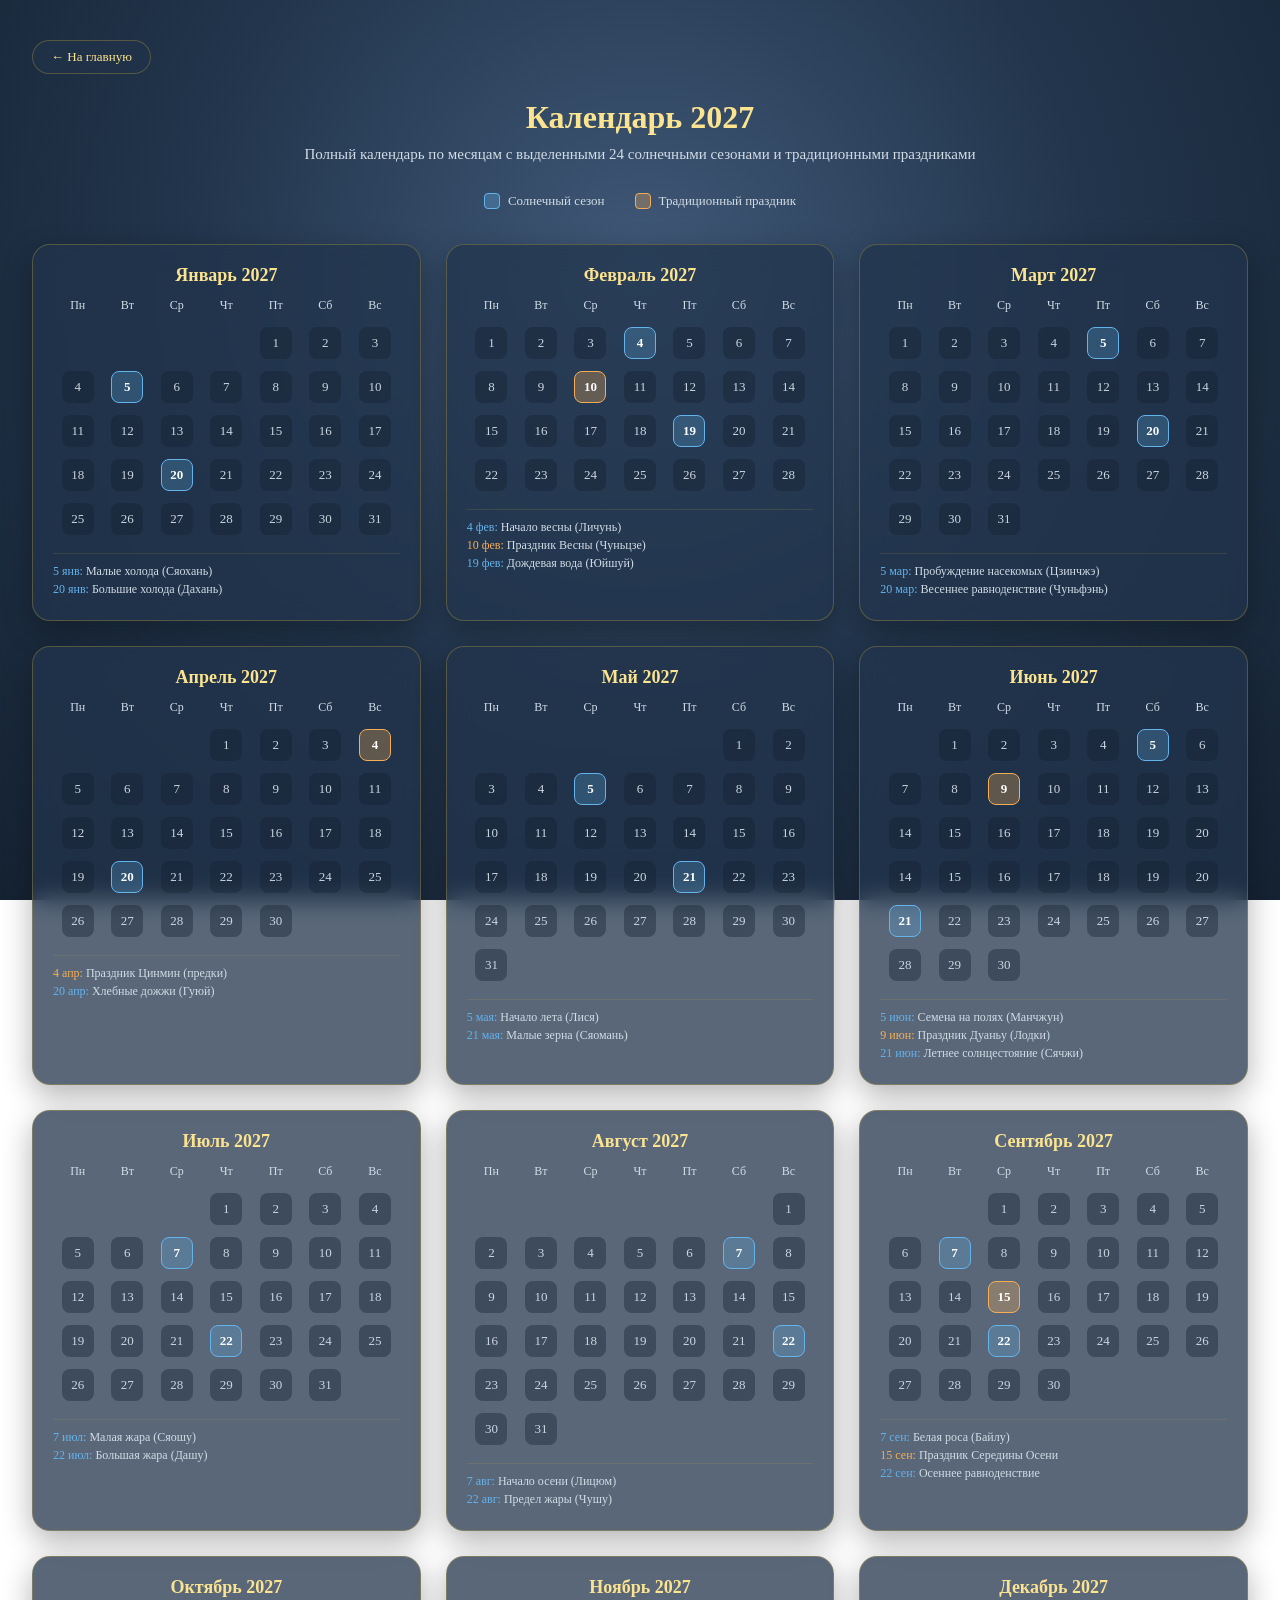
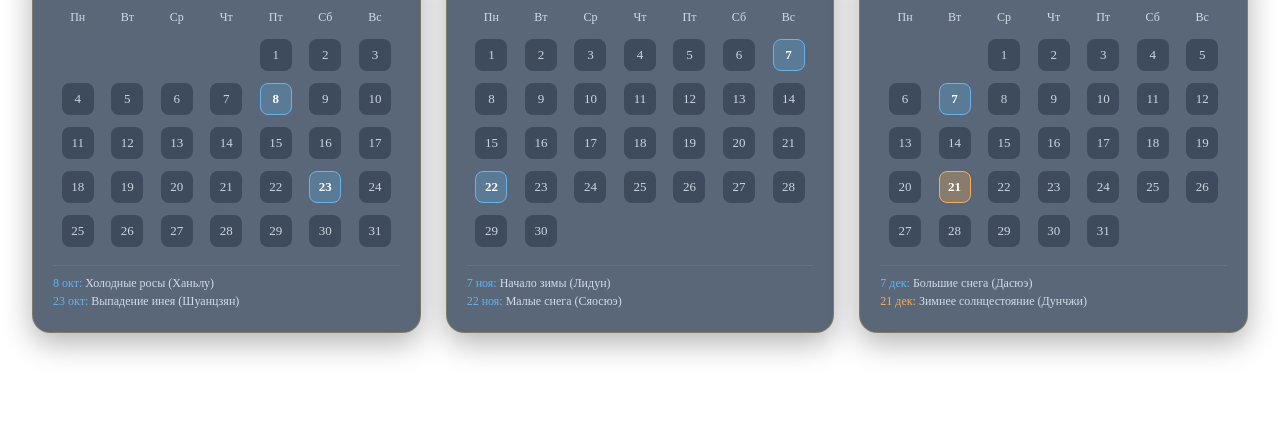
==== calendar-2027.html @ 18c320d3 "Add files via upload" ====
<!DOCTYPE html>
<html lang="ru">
<head>
    <meta charset="UTF-8">
    <meta name="viewport" content="width=device-width, initial-scale=1.0">
    <title>Полный календарь 2027 — Сезоны и праздники</title>
    <link rel="stylesheet" href="style.css">
    <style>
        .calendar-wrapper {
            max-width: 1400px;
            width: 95%;
            margin: 40px auto;
            padding-bottom: 60px;
        }
        .calendar-header {
            text-align: center;
            margin-bottom: 30px;
        }
        .calendar-header h1 {
            font-size: 32px;
            color: var(--gold-light, #f3e5ab);
            margin-bottom: 10px;
        }
        .calendar-header p {
            color: var(--text-muted, #a0aec0);
            font-size: 15px;
        }
        .back-btn {
            display: inline-block;
            margin-bottom: 25px;
            color: var(--gold-light, #f3e5ab);
            text-decoration: none;
            font-size: 13px;
            border: 1px solid rgba(212, 175, 55, 0.3);
            padding: 8px 18px;
            border-radius: 20px;
            background: rgba(34, 53, 76, 0.6);
            backdrop-filter: blur(8px);
            transition: 0.3s;
        }
        .back-btn:hover {
            background: var(--gold-primary, #d4af37);
            color: #0d1520;
        }

        /* Легенда */
        .calendar-legend {
            display: flex;
            justify-content: center;
            gap: 30px;
            margin-bottom: 35px;
            font-size: 13px;
            color: var(--text-muted);
            flex-wrap: wrap;
        }
        .legend-item {
            display: flex;
            align-items: center;
            gap: 8px;
        }
        .legend-box {
            width: 16px;
            height: 16px;
            border-radius: 4px;
        }
        .legend-box.season-box { background: rgba(99, 179, 237, 0.3); border: 1px solid #63b3ed; }
        .legend-box.holiday-box { background: rgba(246, 173, 85, 0.3); border: 1px solid #f6ad55; }

        /* Сетка месяцев */
        .months-grid {
            display: grid;
            grid-template-columns: repeat(auto-fit, minmax(320px, 1fr));
            gap: 25px;
        }

        .month-card {
            background: rgba(34, 53, 76, 0.75);
            backdrop-filter: blur(12px);
            border: 1px solid rgba(212, 175, 55, 0.3);
            border-radius: 18px;
            padding: 20px;
            box-shadow: 0 10px 30px rgba(0, 0, 0, 0.3);
        }

        .month-title {
            font-size: 18px;
            color: var(--gold-light, #f3e5ab);
            margin-bottom: 12px;
            text-align: center;
            font-weight: 600;
        }

        /* Таблица календаря (дни недели и числа) */
        .month-table {
            width: 100%;
            border-collapse: collapse;
            text-align: center;
            font-size: 13px;
        }

        .month-table th {
            color: var(--text-muted);
            font-weight: 500;
            padding-bottom: 8px;
            font-size: 12px;
        }

        .month-table td {
            padding: 6px 2px;
            height: 36px;
            vertical-align: middle;
        }

        .day-cell {
            display: flex;
            flex-direction: column;
            align-items: center;
            justify-content: center;
            height: 32px;
            width: 32px;
            margin: 0 auto;
            border-radius: 8px;
            background: rgba(20, 32, 48, 0.4);
            color: #cbd5e0;
            position: relative;
            cursor: default;
            transition: transform 0.2s;
        }

        .day-cell.empty {
            background: transparent;
            pointer-events: none;
        }

        /* Подсветка сезонов (голубой) */
        .day-cell.season {
            background: rgba(99, 179, 237, 0.25);
            border: 1px solid #63b3ed;
            color: #fff;
            font-weight: bold;
        }

        /* Подсветка праздников (золотой) */
        .day-cell.holiday {
            background: rgba(246, 173, 85, 0.3);
            border: 1px solid #f6ad55;
            color: #fff;
            font-weight: bold;
        }

        /* Подсказка при наведении (tooltip) */
        .day-cell:hover::after {
            content: attr(data-title);
            position: absolute;
            bottom: 115%;
            left: 50%;
            transform: translateX(-50%);
            background: #0d1520;
            color: #fff;
            padding: 5px 10px;
            border-radius: 6px;
            font-size: 11px;
            white-space: nowrap;
            z-index: 10;
            border: 1px solid rgba(212, 175, 55, 0.4);
            box-shadow: 0 4px 10px rgba(0,0,0,0.5);
            pointer-events: none;
        }

        /* Список ключевых событий под сеткой месяца для ясности */
        .month-events-list {
            margin-top: 12px;
            padding-top: 10px;
            border-top: 1px solid rgba(212, 175, 55, 0.15);
            font-size: 12px;
            color: var(--text-muted);
        }
        .month-events-list div {
            margin-bottom: 3px;
        }
        .month-events-list span.s { color: #63b3ed; font-weight: 500; }
        .month-events-list span.h { color: #f6ad55; font-weight: 500; }
    </style>
</head>
<body>

    <div class="calendar-wrapper">
        <a href="index.html" class="back-btn">← На главную</a>

        <div class="calendar-header">
            <h1>Календарь 2027</h1>
            <p>Полный календарь по месяцам с выделенными 24 солнечными сезонами и традиционными праздниками</p>
        </div>

        <!-- Легенда -->
        <div class="calendar-legend">
            <div class="legend-item">
                <div class="legend-box season-box"></div>
                <span>Солнечный сезон</span>
            </div>
            <div class="legend-item">
                <div class="legend-box holiday-box"></div>
                <span>Традиционный праздник</span>
            </div>
        </div>

        <!-- Сетка месяцев -->
        <div class="months-grid">

            <!-- ЯНВАРЬ 2027 (1 января — Пятница) -->
            <div class="month-card">
                <div class="month-title">Январь 2027</div>
                <table class="month-table">
                    <tr><th>Пн</th><th>Вт</th><th>Ср</th><th>Чт</th><th>Пт</th><th>Сб</th><th>Вс</th></tr>
                    <tr>
    <td></td>
    <td></td>
    <td></td>
    <td></td>
    <td><div class="day-cell">1</div></td>
    <td><div class="day-cell">2</div></td>
    <td><div class="day-cell">3</div></td>
</tr>
                    <tr>
                        <td><div class="day-cell">4</div></td>
                        <td><div class="day-cell season" data-title="5 января: Малые холода (Сяохань)">5</div></td>
                        <td><div class="day-cell">6</div></td>
                        <td><div class="day-cell">7</div></td>
                        <td><div class="day-cell">8</div></td>
                        <td><div class="day-cell">9</div></td>
                        <td><div class="day-cell">10</div></td>
                    </tr>
                    <tr>
                        <td><div class="day-cell">11</div></td>
                        <td><div class="day-cell">12</div></td>
                        <td><div class="day-cell">13</div></td>
                        <td><div class="day-cell">14</div></td>
                        <td><div class="day-cell">15</div></td>
                        <td><div class="day-cell">16</div></td>
                        <td><div class="day-cell">17</div></td>
                    </tr>
                    <tr>
                        <td><div class="day-cell">18</div></td>
                        <td><div class="day-cell">19</div></td>
                        <td><div class="day-cell season" data-title="20 января: Большие холода (Дахань)">20</div></td>
                        <td><div class="day-cell">21</div></td>
                        <td><div class="day-cell">22</div></td>
                        <td><div class="day-cell">23</div></td>
                        <td><div class="day-cell">24</div></td>
                    </tr>
                    <tr>
                        <td><div class="day-cell">25</div></td>
                        <td><div class="day-cell">26</div></td>
                        <td><div class="day-cell">27</div></td>
                        <td><div class="day-cell">28</div></td>
                        <td><div class="day-cell">29</div></td>
                        <td><div class="day-cell">30</div></td>
                        <td><div class="day-cell">31</div></td>
                    </tr>
                </table>
                <div class="month-events-list">
                    <div><span class="s">5 янв:</span> Малые холода (Сяохань)</div>
                    <div><span class="s">20 янв:</span> Большие холода (Дахань)</div>
                </div>
            </div>

            <!-- ФЕВРАЛЬ 2027 (1 февраля — Понедельник) -->
            <div class="month-card">
                <div class="month-title">Февраль 2027</div>
                <table class="month-table">
                    <tr><th>Пн</th><th>Вт</th><th>Ср</th><th>Чт</th><th>Пт</th><th>Сб</th><th>Вс</th></tr>
                    <tr>
                        <td><div class="day-cell">1</div></td>
                        <td><div class="day-cell">2</div></td>
                        <td><div class="day-cell">3</div></td>
                        <td><div class="day-cell season" data-title="4 февраля: Начало весны (Личунь)">4</div></td>
                        <td><div class="day-cell">5</div></td>
                        <td><div class="day-cell">6</div></td>
                        <td><div class="day-cell">7</div></td>
                    </tr>
                    <tr>
                        <td><div class="day-cell">8</div></td>
                        <td><div class="day-cell">9</div></td>
                        <td><div class="day-cell holiday" data-title="10 февраля: Праздник Весны (Китайский Новый год)">10</div></td>
                        <td><div class="day-cell">11</div></td>
                        <td><div class="day-cell">12</div></td>
                        <td><div class="day-cell">13</div></td>
                        <td><div class="day-cell">14</div></td>
                    </tr>
                    <tr>
                        <td><div class="day-cell">15</div></td>
                        <td><div class="day-cell">16</div></td>
                        <td><div class="day-cell">17</div></td>
                        <td><div class="day-cell">18</div></td>
                        <td><div class="day-cell season" data-title="19 февраля: Дождевая вода (Юйшуй)">19</div></td>
                        <td><div class="day-cell">20</div></td>
                        <td><div class="day-cell">21</div></td>
                    </tr>
                    <tr>
                        <td><div class="day-cell">22</div></td>
                        <td><div class="day-cell">23</div></td>
                        <td><div class="day-cell">24</div></td>
                        <td><div class="day-cell">25</div></td>
                        <td><div class="day-cell">26</div></td>
                        <td><div class="day-cell">27</div></td>
                        <td><div class="day-cell">28</div></td>
                    </tr>
                </table>
                <div class="month-events-list">
                    <div><span class="s">4 фев:</span> Начало весны (Личунь)</div>
                    <div><span class="h">10 фев:</span> Праздник Весны (Чуньцзе)</div>
                    <div><span class="s">19 фев:</span> Дождевая вода (Юйшуй)</div>
                </div>
            </div>

            <!-- МАРТ 2027 (1 марта — Понедельник) -->
            <div class="month-card">
                <div class="month-title">Март 2027</div>
                <table class="month-table">
                    <tr><th>Пн</th><th>Вт</th><th>Ср</th><th>Чт</th><th>Пт</th><th>Сб</th><th>Вс</th></tr>
                    <tr>
                        <td><div class="day-cell">1</div></td>
                        <td><div class="day-cell">2</div></td>
                        <td><div class="day-cell">3</div></td>
                        <td><div class="day-cell">4</div></td>
                        <td><div class="day-cell season" data-title="5 марта: Пробуждение насекомых (Цзинчжэ)">5</div></td>
                        <td><div class="day-cell">6</div></td>
                        <td><div class="day-cell">7</div></td>
                    </tr>
                    <tr>
                        <td><div class="day-cell">8</div></td>
                        <td><div class="day-cell">9</div></td>
                        <td><div class="day-cell">10</div></td>
                        <td><div class="day-cell">11</div></td>
                        <td><div class="day-cell">12</div></td>
                        <td><div class="day-cell">13</div></td>
                        <td><div class="day-cell">14</div></td>
                    </tr>
                    <tr>
                        <td><div class="day-cell">15</div></td>
                        <td><div class="day-cell">16</div></td>
                        <td><div class="day-cell">17</div></td>
                        <td><div class="day-cell">18</div></td>
                        <td><div class="day-cell">19</div></td>
                        <td><div class="day-cell season" data-title="20 марта: День весеннего равноденствия (Чуньфэнь)">20</div></td>
                        <td><div class="day-cell">21</div></td>
                    </tr>
                    <tr>
                        <td><div class="day-cell">22</div></td>
                        <td><div class="day-cell">23</div></td>
                        <td><div class="day-cell">24</div></td>
                        <td><div class="day-cell">25</div></td>
                        <td><div class="day-cell">26</div></td>
                        <td><div class="day-cell">27</div></td>
                        <td><div class="day-cell">28</div></td>
                    </tr>
                    <tr>
                        <td><div class="day-cell">29</div></td>
                        <td><div class="day-cell">30</div></td>
                        <td><div class="day-cell">31</div></td>
                        <td colspan="4"></td>
                    </tr>
                </table>
                <div class="month-events-list">
                    <div><span class="s">5 мар:</span> Пробуждение насекомых (Цзинчжэ)</div>
                    <div><span class="s">20 мар:</span> Весеннее равноденствие (Чуньфэнь)</div>
                    </div>
            </div>

            <!-- АПРЕЛЬ 2027 (1 апреля — Четверг) -->
            <div class="month-card">
    <div class="month-title">Апрель 2027</div>
    <table class="month-table">
        <tr><th>Пн</th><th>Вт</th><th>Ср</th><th>Чт</th><th>Пт</th><th>Сб</th><th>Вс</th></tr>
        <tr>
            <td></td><td></td><td></td>
            <td><div class="day-cell">1</div></td>
            <td><div class="day-cell">2</div></td>
            <td><div class="day-cell">3</div></td>
            <td><div class="day-cell holiday" data-title="4 апреля: Праздник Цинмин (поминание предков)">4</div></td>
        </tr>
        <tr>
            <td><div class="day-cell">5</div></td>
            <td><div class="day-cell">6</div></td>
            <td><div class="day-cell">7</div></td>
            <td><div class="day-cell">8</div></td>
            <td><div class="day-cell">9</div></td>
            <td><div class="day-cell">10</div></td>
            <td><div class="day-cell">11</div></td>
        </tr>
        <tr>
            <td><div class="day-cell">12</div></td>
            <td><div class="day-cell">13</div></td>
            <td><div class="day-cell">14</div></td>
            <td><div class="day-cell">15</div></td>
            <td><div class="day-cell">16</div></td>
            <td><div class="day-cell">17</div></td>
            <td><div class="day-cell">18</div></td>
        </tr>
        <tr>
            <td><div class="day-cell">19</div></td>
            <td><div class="day-cell season" data-title="20 апреля: Хлебные дожжи (Гуюй)">20</div></td>
            <td><div class="day-cell">21</div></td>
            <td><div class="day-cell">22</div></td>
            <td><div class="day-cell">23</div></td>
            <td><div class="day-cell">24</div></td>
            <td><div class="day-cell">25</div></td>
        </tr>
        <tr>
            <td><div class="day-cell">26</div></td>
            <td><div class="day-cell">27</div></td>
            <td><div class="day-cell">28</div></td>
            <td><div class="day-cell">29</div></td>
            <td><div class="day-cell">30</div></td>
            <td colspan="2"></td>
        </tr>
    </table>
    <div class="month-events-list">
        <div><span class="h">4 апр:</span> Праздник Цинмин (предки)</div>
        <div><span class="s">20 апр:</span> Хлебные дожжи (Гуюй)</div>
    </div>
</div>

            <!-- МАЙ 2027 (1 мая — Суббота) -->
            <div class="month-card">
    <div class="month-title">Май 2027</div>
    <table class="month-table">
        <tr><th>Пн</th><th>Вт</th><th>Ср</th><th>Чт</th><th>Пт</th><th>Сб</th><th>Вс</th></tr>
        <tr>
            <td></td><td></td><td></td><td></td><td></td>
            <td><div class="day-cell">1</div></td>
            <td><div class="day-cell">2</div></td>
        </tr>
        <tr>
            <td><div class="day-cell">3</div></td>
            <td><div class="day-cell">4</div></td>
            <td><div class="day-cell season" data-title="5 мая: Начало лета (Лися)">5</div></td>
            <td><div class="day-cell">6</div></td>
            <td><div class="day-cell">7</div></td>
            <td><div class="day-cell">8</div></td>
            <td><div class="day-cell">9</div></td>
        </tr>
        <tr>
            <td><div class="day-cell">10</div></td>
            <td><div class="day-cell">11</div></td>
            <td><div class="day-cell">12</div></td>
            <td><div class="day-cell">13</div></td>
            <td><div class="day-cell">14</div></td>
            <td><div class="day-cell">15</div></td>
            <td><div class="day-cell">16</div></td>
        </tr>
        <tr>
            <td><div class="day-cell">17</div></td>
            <td><div class="day-cell">18</div></td>
            <td><div class="day-cell">19</div></td>
            <td><div class="day-cell">20</div></td>
            <td><div class="day-cell season" data-title="21 мая: Малые зерна (Сяомань)">21</div></td>
            <td><div class="day-cell">22</div></td>
            <td><div class="day-cell">23</div></td>
        </tr>
        <tr>
            <td><div class="day-cell">24</div></td>
            <td><div class="day-cell">25</div></td>
            <td><div class="day-cell">26</div></td>
            <td><div class="day-cell">27</div></td>
            <td><div class="day-cell">28</div></td>
            <td><div class="day-cell">29</div></td>
            <td><div class="day-cell">30</div></td>
        </tr>
        <tr>
            <td><div class="day-cell">31</div></td>
            <td colspan="6"></td>
        </tr>
    </table>
    <div class="month-events-list">
        <div><span class="s">5 мая:</span> Начало лета (Лися)</div>
        <div><span class="s">21 мая:</span> Малые зерна (Сяомань)</div>
    </div>
</div>

            <!-- ИЮНЬ 2027 (1 июня — Вторник) -->
            <div class="month-card">
                <div class="month-title">Июнь 2027</div>
                <table class="month-table">
                    <tr><th>Пн</th><th>Вт</th><th>Ср</th><th>Чт</th><th>Пт</th><th>Сб</th><th>Вс</th></tr>
                    <tr>
                        <td class="day-cell empty"></td>
                        <td><div class="day-cell">1</div></td>
                        <td><div class="day-cell">2</div></td>
                        <td><div class="day-cell">3</div></td>
                        <td><div class="day-cell">4</div></td>
                        <td><div class="day-cell season" data-title="5 июня: Семена на полях (Манчжун)">5</div></td>
                        <td><div class="day-cell">6</div></td>
                    </tr>
                    <tr>
                        <td><div class="day-cell">7</div></td>
                        <td><div class="day-cell">8</div></td>
                        <td><div class="day-cell holiday" data-title="9 июня: Праздник Дуаньу (Драконьи лодки)">9</div></td>
                        <td><div class="day-cell">10</div></td>
                        <td><div class="day-cell">11</div></td>
                        <td><div class="day-cell">12</div></td>
                        <td><div class="day-cell">13</div></td>
                    </tr>
                    <tr>
                        <td><div class="day-cell">14</div></td>
                        <td><div class="day-cell">15</div></td>
                        <td><div class="day-cell">16</div></td>
                        <td><div class="day-cell">17</div></td>
                        <td><div class="day-cell">18</div></td>
                        <td><div class="day-cell">19</div></td>
                        <td><div class="day-cell">20</div></td>
                    </tr>
                    <tr>
                        <td><div class="day-cell">14</div></td>
                        <td><div class="day-cell">15</div></td>
                        <td><div class="day-cell">16</div></td>
                        <td><div class="day-cell">17</div></td>
                        <td><div class="day-cell">18</div></td>
                        <td><div class="day-cell">19</div></td>
                        <td><div class="day-cell">20</div></td>
                    </tr>
                    <tr>
                        <td><div class="day-cell season" data-title="21 июня: День летнего солнцестояния (Сячжи)">21</div></td>
                        <td><div class="day-cell">22</div></td>
                        <td><div class="day-cell">23</div></td>
                        <td><div class="day-cell">24</div></td>
                        <td><div class="day-cell">25</div></td>
                        <td><div class="day-cell">26</div></td>
                        <td><div class="day-cell">27</div></td>
                    </tr>
                    <tr>
                        <td><div class="day-cell">28</div></td>
                        <td><div class="day-cell">29</div></td>
                        <td><div class="day-cell">30</div></td>
                        <td colspan="4"></td>
                    </tr>
                </table>
                <div class="month-events-list">
                    <div><span class="s">5 июн:</span> Семена на полях (Манчжун)</div>
                    <div><span class="h">9 июн:</span> Праздник Дуаньу (Лодки)</div>
                    <div><span class="s">21 июн:</span> Летнее солнцестояние (Сячжи)</div>
                </div>
            </div>

            <!-- ИЮЛЬ 2027 (1 июля — Четверг) -->
           <div class="month-card">
    <div class="month-title">Июль 2027</div>
    <table class="month-table">
        <tr><th>Пн</th><th>Вт</th><th>Ср</th><th>Чт</th><th>Пт</th><th>Сб</th><th>Вс</th></tr>
        <tr>
            <td></td><td></td><td></td>
            <td><div class="day-cell">1</div></td>
            <td><div class="day-cell">2</div></td>
            <td><div class="day-cell">3</div></td>
            <td><div class="day-cell">4</div></td>
        </tr>
        <tr>
            <td><div class="day-cell">5</div></td>
            <td><div class="day-cell">6</div></td>
            <td><div class="day-cell season" data-title="7 июля: Малая жара (Сяошу)">7</div></td>
            <td><div class="day-cell">8</div></td>
            <td><div class="day-cell">9</div></td>
            <td><div class="day-cell">10</div></td>
            <td><div class="day-cell">11</div></td>
        </tr>
        <tr>
            <td><div class="day-cell">12</div></td>
            <td><div class="day-cell">13</div></td>
            <td><div class="day-cell">14</div></td>
            <td><div class="day-cell">15</div></td>
            <td><div class="day-cell">16</div></td>
            <td><div class="day-cell">17</div></td>
            <td><div class="day-cell">18</div></td>
        </tr>
        <tr>
            <td><div class="day-cell">19</div></td>
            <td><div class="day-cell">20</div></td>
            <td><div class="day-cell">21</div></td>
            <td><div class="day-cell season" data-title="22 июля: Большая жара (Дашу)">22</div></td>
            <td><div class="day-cell">23</div></td>
            <td><div class="day-cell">24</div></td>
            <td><div class="day-cell">25</div></td>
        </tr>
        <tr>
            <td><div class="day-cell">26</div></td>
            <td><div class="day-cell">27</div></td>
            <td><div class="day-cell">28</div></td>
            <td><div class="day-cell">29</div></td>
            <td><div class="day-cell">30</div></td>
            <td><div class="day-cell">31</div></td>
            <td></td>
        </tr>
    </table>
    <div class="month-events-list">
        <div><span class="s">7 июл:</span> Малая жара (Сяошу)</div>
        <div><span class="s">22 июл:</span> Большая жара (Дашу)</div>
    </div>
</div>
            <!-- АВГУСТ 2027 (1 августа — Воскресенье) -->
           <div class="month-card">
    <div class="month-title">Август 2027</div>
    <table class="month-table">
        <tr><th>Пн</th><th>Вт</th><th>Ср</th><th>Чт</th><th>Пт</th><th>Сб</th><th>Вс</th></tr>
        <tr>
            <td></td><td></td><td></td><td></td><td></td><td></td>
            <td><div class="day-cell">1</div></td>
        </tr>
        <tr>
            <td><div class="day-cell">2</div></td>
            <td><div class="day-cell">3</div></td>
            <td><div class="day-cell">4</div></td>
            <td><div class="day-cell">5</div></td>
            <td><div class="day-cell">6</div></td>
            <td><div class="day-cell season" data-title="7 августа: Начало осени (Лицюм)">7</div></td>
            <td><div class="day-cell">8</div></td>
        </tr>
        <tr>
            <td><div class="day-cell">9</div></td>
            <td><div class="day-cell">10</div></td>
            <td><div class="day-cell">11</div></td>
            <td><div class="day-cell">12</div></td>
            <td><div class="day-cell">13</div></td>
            <td><div class="day-cell">14</div></td>
            <td><div class="day-cell">15</div></td>
        </tr>
        <tr>
            <td><div class="day-cell">16</div></td>
            <td><div class="day-cell">17</div></td>
            <td><div class="day-cell">18</div></td>
            <td><div class="day-cell">19</div></td>
            <td><div class="day-cell">20</div></td>
            <td><div class="day-cell">21</div></td>
            <td><div class="day-cell season" data-title="22 августа: Предел жары (Чушу)">22</div></td>
        </tr>
        <tr>
            <td><div class="day-cell">23</div></td>
            <td><div class="day-cell">24</div></td>
            <td><div class="day-cell">25</div></td>
            <td><div class="day-cell">26</div></td>
            <td><div class="day-cell">27</div></td>
            <td><div class="day-cell">28</div></td>
            <td><div class="day-cell">29</div></td>
        </tr>
        <tr>
            <td><div class="day-cell">30</div></td>
            <td><div class="day-cell">31</div></td>
            <td colspan="5"></td>
        </tr>
    </table>
    <div class="month-events-list">
        <div><span class="s">7 авг:</span> Начало осени (Лицюм)</div>
        <div><span class="s">22 авг:</span> Предел жары (Чушу)</div>
    </div>
</div>
            <!-- СЕНТЯБРЬ 2027 (1 сентября — Среда) -->
            <div class="month-card">
    <div class="month-title">Сентябрь 2027</div>
    <table class="month-table">
        <tr><th>Пн</th><th>Вт</th><th>Ср</th><th>Чт</th><th>Пт</th><th>Сб</th><th>Вс</th></tr>
        <tr>
            <td></td><td></td>
            <td><div class="day-cell">1</div></td>
            <td><div class="day-cell">2</div></td>
            <td><div class="day-cell">3</div></td>
            <td><div class="day-cell">4</div></td>
            <td><div class="day-cell">5</div></td>
        </tr>
        <tr>
            <td><div class="day-cell">6</div></td>
            <td><div class="day-cell season" data-title="7 сентября: Белая роса (Байлу)">7</div></td>
            <td><div class="day-cell">8</div></td>
            <td><div class="day-cell">9</div></td>
            <td><div class="day-cell">10</div></td>
            <td><div class="day-cell">11</div></td>
            <td><div class="day-cell">12</div></td>
        </tr>
        <tr>
            <td><div class="day-cell">13</div></td>
            <td><div class="day-cell">14</div></td>
            <td><div class="day-cell holiday" data-title="15 сентября: Праздник Середины Осени (Чжунцюцзе)">15</div></td>
            <td><div class="day-cell">16</div></td>
            <td><div class="day-cell">17</div></td>
            <td><div class="day-cell">18</div></td>
            <td><div class="day-cell">19</div></td>
        </tr>
        <tr>
            <td><div class="day-cell">20</div></td>
            <td><div class="day-cell">21</div></td>
            <td><div class="day-cell season" data-title="22 сентября: День осеннего равноденствия (Цюфэнь)">22</div></td>
            <td><div class="day-cell">23</div></td>
            <td><div class="day-cell">24</div></td>
            <td><div class="day-cell">25</div></td>
            <td><div class="day-cell">26</div></td>
        </tr>
        <tr>
            <td><div class="day-cell">27</div></td>
            <td><div class="day-cell">28</div></td>
            <td><div class="day-cell">29</div></td>
            <td><div class="day-cell">30</div></td>
            <td colspan="3"></td>
        </tr>
    </table>
    <div class="month-events-list">
        <div><span class="s">7 сен:</span> Белая роса (Байлу)</div>
        <div><span class="h">15 сен:</span> Праздник Середины Осени</div>
        <div><span class="s">22 сен:</span> Осеннее равноденствие</div>
    </div>
</div>

            <!-- ОКТЯБРЬ 2027 (1 октября — Пятница) -->
            <div class="month-card">
    <div class="month-title">Октябрь 2027</div>
    <table class="month-table">
        <tr><th>Пн</th><th>Вт</th><th>Ср</th><th>Чт</th><th>Пт</th><th>Сб</th><th>Вс</th></tr>
        <tr>
            <td></td><td></td><td></td><td></td>
            <td><div class="day-cell">1</div></td>
            <td><div class="day-cell">2</div></td>
            <td><div class="day-cell">3</div></td>
        </tr>
        <tr>
            <td><div class="day-cell">4</div></td>
            <td><div class="day-cell">5</div></td>
            <td><div class="day-cell">6</div></td>
            <td><div class="day-cell">7</div></td>
            <td><div class="day-cell season" data-title="8 октября: Холодные росы (Ханьлу)">8</div></td>
            <td><div class="day-cell">9</div></td>
            <td><div class="day-cell">10</div></td>
        </tr>
        <tr>
            <td><div class="day-cell">11</div></td>
            <td><div class="day-cell">12</div></td>
            <td><div class="day-cell">13</div></td>
            <td><div class="day-cell">14</div></td>
            <td><div class="day-cell">15</div></td>
            <td><div class="day-cell">16</div></td>
            <td><div class="day-cell">17</div></td>
        </tr>
        <tr>
            <td><div class="day-cell">18</div></td>
            <td><div class="day-cell">19</div></td>
            <td><div class="day-cell">20</div></td>
            <td><div class="day-cell">21</div></td>
            <td><div class="day-cell">22</div></td>
            <td><div class="day-cell season" data-title="23 октября: Выпадение инея (Шуанцзян)">23</div></td>
            <td><div class="day-cell">24</div></td>
        </tr>
        <tr>
            <td><div class="day-cell">25</div></td>
            <td><div class="day-cell">26</div></td>
            <td><div class="day-cell">27</div></td>
            <td><div class="day-cell">28</div></td>
            <td><div class="day-cell">29</div></td>
            <td><div class="day-cell">30</div></td>
            <td><div class="day-cell">31</div></td>
        </tr>
    </table>
    <div class="month-events-list">
        <div><span class="s">8 окт:</span> Холодные росы (Ханьлу)</div>
        <div><span class="s">23 окт:</span> Выпадение инея (Шуанцзян)</div>
    </div>
</div>

            <!-- НОЯБРЬ 2027 (1 ноября — Понедельник) -->
            <div class="month-card">
                <div class="month-title">Ноябрь 2027</div>
                <table class="month-table">
                    <tr><th>Пн</th><th>Вт</th><th>Ср</th><th>Чт</th><th>Пт</th><th>Сб</th><th>Вс</th></tr>
                    <tr>
                        <td><div class="day-cell">1</div></td>
                        <td><div class="day-cell">2</div></td>
                        <td><div class="day-cell">3</div></td>
                        <td><div class="day-cell">4</div></td>
                        <td><div class="day-cell">5</div></td>
                        <td><div class="day-cell">6</div></td>
                        <td><div class="day-cell season" data-title="7 ноября: Начало зимы (Лидун)">7</div></td>
                    </tr>
                    <tr>
                        <td><div class="day-cell">8</div></td>
                        <td><div class="day-cell">9</div></td>
                        <td><div class="day-cell">10</div></td>
                        <td><div class="day-cell">11</div></td>
                        <td><div class="day-cell">12</div></td>
                        <td><div class="day-cell">13</div></td>
                        <td><div class="day-cell">14</div></td>
                    </tr>
                    <tr>
                        <td><div class="day-cell">15</div></td>
                        <td><div class="day-cell">16</div></td>
                        <td><div class="day-cell">17</div></td>
                        <td><div class="day-cell">18</div></td>
                        <td><div class="day-cell">19</div></td>
                        <td><div class="day-cell">20</div></td>
                        <td><div class="day-cell">21</div></td>
                    </tr>
                    <tr>
                        <td><div class="day-cell season" data-title="22 ноября: Малые снега (Сяосюэ)">22</div></td>
                        <td><div class="day-cell">23</div></td>
                        <td><div class="day-cell">24</div></td>
                        <td><div class="day-cell">25</div></td>
                        <td><div class="day-cell">26</div></td>
                        <td><div class="day-cell">27</div></td>
                        <td><div class="day-cell">28</div></td>
                    </tr>
                    <tr>
                        <td><div class="day-cell">29</div></td>
                        <td><div class="day-cell">30</div></td>
                        <td colspan="5"></td>
                    </tr>
                </table>
                <div class="month-events-list">
                    <div><span class="s">7 ноя:</span> Начало зимы (Лидун)</div>
                    <div><span class="s">22 ноя:</span> Малые снега (Сяосюэ)</div>
                </div>
            </div>
            <!-- ДЕКАБРЬ 2027 (1 декабря — Среда) -->
           <div class="month-card">
    <div class="month-title">Декабрь 2027</div>
    <table class="month-table">
        <tr><th>Пн</th><th>Вт</th><th>Ср</th><th>Чт</th><th>Пт</th><th>Сб</th><th>Вс</th></tr>
        <tr>
            <td></td><td></td>
            <td><div class="day-cell">1</div></td>
            <td><div class="day-cell">2</div></td>
            <td><div class="day-cell">3</div></td>
            <td><div class="day-cell">4</div></td>
            <td><div class="day-cell">5</div></td>
        </tr>
        <tr>
            <td><div class="day-cell">6</div></td>
            <td><div class="day-cell season" data-title="7 декабря: Большие снега (Дасюэ)">7</div></td>
            <td><div class="day-cell">8</div></td>
            <td><div class="day-cell">9</div></td>
            <td><div class="day-cell">10</div></td>
            <td><div class="day-cell">11</div></td>
            <td><div class="day-cell">12</div></td>
        </tr>
        <tr>
            <td><div class="day-cell">13</div></td>
            <td><div class="day-cell">14</div></td>
            <td><div class="day-cell">15</div></td>
            <td><div class="day-cell">16</div></td>
            <td><div class="day-cell">17</div></td>
            <td><div class="day-cell">18</div></td>
            <td><div class="day-cell">19</div></td>
        </tr>
        <tr>
            <td><div class="day-cell">20</div></td>
            <td><div class="day-cell holiday" data-title="21 декабря: День зимнего солнцестояния (Дунчжи)">21</div></td>
            <td><div class="day-cell">22</div></td>
            <td><div class="day-cell">23</div></td>
            <td><div class="day-cell">24</div></td>
            <td><div class="day-cell">25</div></td>
            <td><div class="day-cell">26</div></td>
        </tr>
        <tr>
            <td><div class="day-cell">27</div></td>
            <td><div class="day-cell">28</div></td>
            <td><div class="day-cell">29</div></td>
            <td><div class="day-cell">30</div></td>
            <td><div class="day-cell">31</div></td>
            <td colspan="2"></td>
        </tr>
    </table>
    <div class="month-events-list">
        <div><span class="s">7 дек:</span> Большие снега (Дасюэ)</div>
        <div><span class="h">21 дек:</span> Зимнее солнцестояние (Дунчжи)</div>
    </div>
</div>

        </div>
    </div>

</body>
</html>
---- style.css ----
:root {
    --gold-primary: #d4af37;
    --gold-light: #fbe390;
    --text-main: #ffffff;
    --text-muted: #d1dce5;
}

* {
    box-sizing: border-box;
    margin: 0;
    padding: 0;
}

body, html {
    width: 100%;
    min-height: 100vh;
    font-family: "PingFang SC", "STHeiti", "Times New Roman", serif;
    color: var(--text-main);
    overflow-x: hidden;
    /* Тот же сумеречный градиент, но на порядок светлее, объёмнее и мягче */
    background: radial-gradient(circle at 50% 30%, #405978 0%, #22354c 50%, #152232 100%);
    background-attachment: fixed;
}

/* Убираем старую тяжелую картинку */
.bg-landscape,
.overlay {
    display: none;
}

.container {
    display: flex;
    flex-direction: column;
    align-items: center;
    width: 100%;
    min-height: 100vh;
    padding-bottom: 80px;
}

/* БЛАГОРОДНАЯ ШАПКА */
.site-header {
    width: 100%;
    background: rgba(34, 53, 76, 0.7);
    backdrop-filter: blur(12px);
    border-bottom: 1px solid rgba(212, 175, 55, 0.35);
    box-shadow: 0 4px 30px rgba(0, 0, 0, 0.35);
    padding: 22px 20px;
    text-align: center;
    z-index: 10;
}

.logo {
    display: inline-flex;
    align-items: center;
    gap: 10px;
    margin-bottom: 10px;
    background: rgba(212, 175, 55, 0.12);
    padding: 6px 18px;
    border-radius: 30px;
    border: 1px solid rgba(212, 175, 55, 0.45);
    box-shadow: 0 0 15px rgba(212, 175, 55, 0.15);
}

.logo-icon {
    font-size: 16px;
    color: var(--gold-primary);
    font-weight: bold;
    text-shadow: 0 0 8px rgba(212, 175, 55, 0.6);
}

.logo-text {
    font-size: 12px;
    letter-spacing: 3px;
    text-transform: uppercase;
    color: var(--gold-light);
    font-weight: 600;
}

.intro-content h1 {
    font-size: 26px;
    color: var(--gold-light);
    font-weight: 400;
    letter-spacing: 2px;
    margin-bottom: 8px;
    text-shadow: 0 2px 10px rgba(0,0,0,0.5);
}

.intro-content p {
    font-size: 13.5px;
    line-height: 1.6;
    color: var(--text-muted);
    max-width: 580px;
    margin: 0 auto;
}

/* ИНТЕРАКТИВНАЯ СЦЕНА КРУГА */
.interactive-stage {
    position: relative;
    width: 650px;
    height: 650px;
    margin: 40px auto;
    display: flex;
    justify-content: center;
    align-items: center;
}

/* ВНЕШНЕЕ КОЛЬЦО С ЗОДИАКОМ */
.zodiac-ring-wrapper {
    position: absolute;
    width: 650px;
    height: 650px;
    border-radius: 50%;
    animation: slowRotate 140s linear infinite;
    pointer-events: none;
    border: 1px dashed rgba(212, 175, 55, 0.45);
    box-shadow: 0 0 35px rgba(212, 175, 55, 0.12);
    z-index: 1;
}

@keyframes slowRotate {
    from { transform: rotate(0deg); }
    to { transform: rotate(360deg); }
}

.zodiac-symbol {
    position: absolute;
    top: 50%;
    left: 50%;
    width: 30px;
    height: 30px;
    margin-top: -15px;
    margin-left: -15px;
    font-size: 14px;
    font-weight: bold;
    color: var(--gold-light);
    text-align: center;
    line-height: 30px;
    text-shadow: 0 0 6px rgba(212, 175, 55, 0.6);
}

/* ЦЕНТРАЛЬНОЕ КОЛЕСО С СЕЗОНАМИ */
.seasons-wheel-container {
    position: absolute;
    width: 520px;
    height: 520px;
    border-radius: 50%;
    box-shadow: 0 0 45px rgba(0, 0, 0, 0.5), inset 0 0 20px rgba(212, 175, 55, 0.25);
    background: rgba(23, 36, 51, 0.88);
    overflow: hidden;
    border: 3px solid var(--gold-primary);
    z-index: 2;
    transform: rotate(7.5deg);
}

.seasons-wheel {
    width: 100%;
    height: 100%;
    border-radius: 50%;
    position: relative;
    background: url('wheel.jpg') no-repeat center center;
    background-size: cover;
    filter: brightness(0.98) contrast(1.05);
}

/* СЕКТОРА */
.season-sector {
    position: absolute;
    top: 0;
    left: 50%;
    height: 50%;
    transform-origin: bottom center;
    cursor: pointer;
    transition: background 0.3s ease;
    clip-path: polygon(50% 100%, 0% 0%, 100% 0%);
}

.season-sector:hover {
    background: rgba(212, 175, 55, 0.35);
}

/* ЧЁТКИЙ ЦЕНТРАЛЬНЫЙ МЕДАЛЬОН */
.center-hub {
    position: absolute;top: 50%;
    left: 50%;
    transform: translate3d(-50%, -50%, 0) rotate(-7.5deg);
    width: 155px;
    height: 155px;
    border-radius: 50%;
    background: rgba(18, 29, 42, 0.95);
    backdrop-filter: blur(12px);
    border: 2px solid var(--gold-primary);
    display: flex;
    flex-direction: column;
    justify-content: center;
    align-items: center;
    text-align: center;
    padding: 14px;
    box-shadow: 0 0 30px rgba(0, 0, 0, 0.6), inset 0 0 15px rgba(212, 175, 55, 0.2);
    z-index: 5;
    pointer-events: none;
    -webkit-font-smoothing: antialiased;
}

.center-hub h2 {
    font-size: 14px;
    line-height: 1.35;
    margin-bottom: 6px;
    color: #ffffff;
    font-weight: 700;
    max-width: 130px;
    letter-spacing: 0.5px;
    text-shadow: 0 2px 4px rgba(0, 0, 0, 0.8);
}

.center-hub p {
    font-size: 11px;
    line-height: 1.3;
    color: var(--gold-light);
    font-weight: 500;
    max-width: 130px;
    text-shadow: 0 1px 3px rgba(0, 0, 0, 0.8);
}

/* ТРИ ИНТЕРАКТИВНЫХ БЛОКА ПОД КРУГОМ */
.info-blocks-section {
    display: flex;
    justify-content: center;
    gap: 30px;
    max-width: 1100px;
    width: 90%;
    margin: 30px auto 20px auto;
    flex-wrap: wrap;
    z-index: 5;
}

.info-card {
    background: rgba(40, 63, 90, 0.65);
    backdrop-filter: blur(12px);
    border: 1px solid rgba(212, 175, 55, 0.32);
    border-radius: 16px;
    padding: 32px 28px;
    width: 330px;
    text-decoration: none;
    color: var(--text-main);
    box-shadow: 0 15px 35px rgba(0, 0, 0, 0.35);
    display: flex;
    flex-direction: column;
    align-items: flex-start;
    transition: transform 0.4s ease, box-shadow 0.4s ease, border-color 0.4s ease, background 0.4s ease;
}

.info-card:hover {
    transform: translateY(-8px);
    box-shadow: 0 20px 45px rgba(0, 0, 0, 0.5), 0 0 20px rgba(212, 175, 55, 0.25);
    background: rgba(31, 48, 67, 0.88);
    border-color: var(--gold-primary);
}

.card-icon {
    font-size: 28px;
    margin-bottom: 18px;
    background: rgba(212, 175, 55, 0.12);
    width: 55px;
    height: 55px;
    display: flex;
    align-items: center;
    justify-content: center;
    border-radius: 50%;
    border: 1px solid rgba(212, 175, 55, 0.35);
    transition: transform 0.4s ease, box-shadow 0.4s ease;
}

.info-card:hover .card-icon {
    transform: scale(1.1);
    box-shadow: 0 0 15px rgba(212, 175, 55, 0.4);
}

.info-card h3 {
    font-size: 20px;
    font-weight: 500;
    margin-bottom: 10px;
    color: var(--gold-light);
    letter-spacing: 1px;
}

.info-card p {
    font-size: 13.5px;
    line-height: 1.7;
    color: var(--text-muted);
    margin-bottom: 25px;
    flex-grow: 1;
}

.card-link {
    font-size: 13px;
    font-weight: 600;
    color: var(--gold-primary);
    display: inline-flex;
    align-items: center;
    gap: 6px;
    letter-spacing: 1px;
    transition: gap 0.3s ease, text-shadow 0.3s ease;
}

.info-card:hover .card-link {
    gap: 10px;
    text-shadow: 0 0 8px rgba(212, 175, 55, 0.6);
}
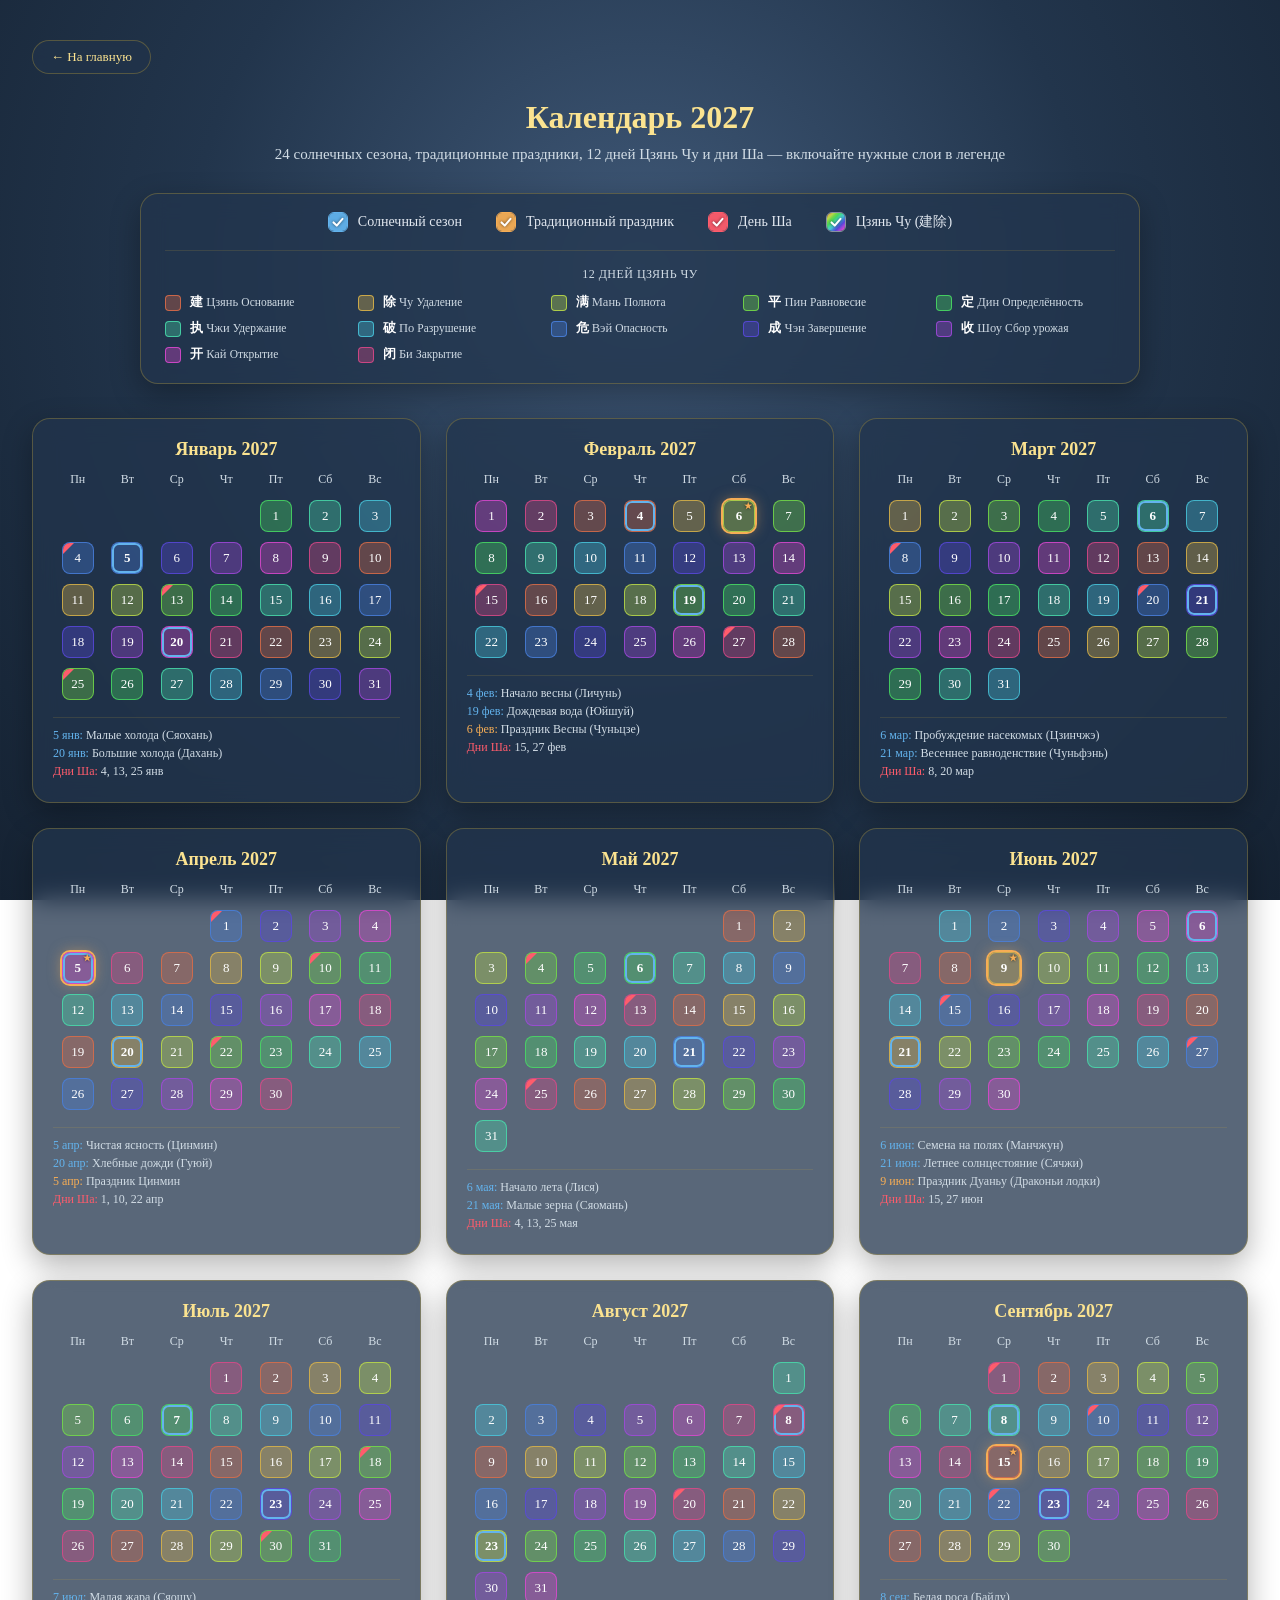
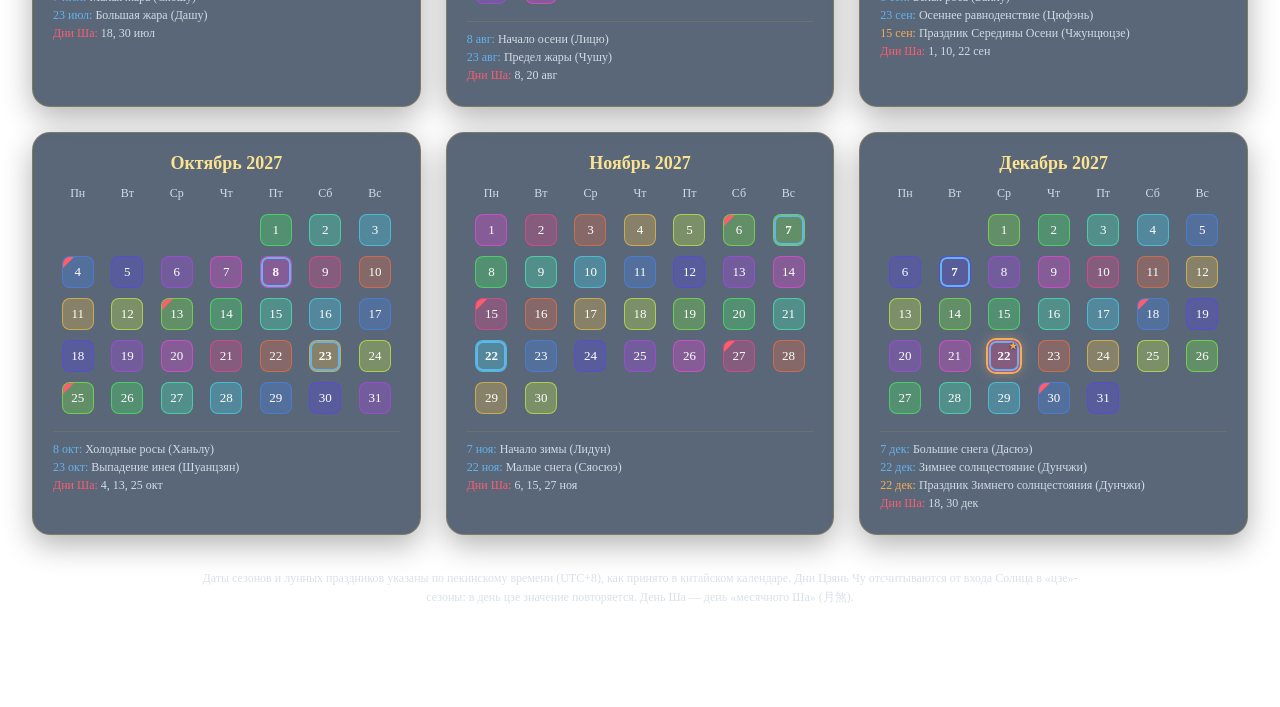
==== commit 3417ca52: "Add files via upload" ====
--- a/calendar-2027.html
+++ b/calendar-2027.html
@@ -3,9 +3,15 @@
 <head>
     <meta charset="UTF-8">
     <meta name="viewport" content="width=device-width, initial-scale=1.0">
-    <title>Полный календарь 2027 — Сезоны и праздники</title>
+    <title>Календарь 2027 — Сезоны, праздники, Цзянь Чу и дни Ша</title>
     <link rel="stylesheet" href="style.css">
     <style>
+        :root {
+            --cal-season: #63b3ed;
+            --cal-holiday: #f6ad55;
+            --cal-sha: #ff5c6c;
+        }
+
         .calendar-wrapper {
             max-width: 1400px;
             width: 95%;
@@ -43,36 +49,140 @@
             color: #0d1520;
         }
 
-        /* Легенда */
-        .calendar-legend {
+        /* ───────── Легенда-фильтр ───────── */
+        .legend {
+            max-width: 1000px;
+            margin: 0 auto 34px;
+            padding: 18px 24px 20px;
+            background: rgba(34, 53, 76, 0.75);
+            backdrop-filter: blur(12px);
+            border: 1px solid rgba(212, 175, 55, 0.3);
+            border-radius: 18px;
+            box-shadow: 0 10px 30px rgba(0, 0, 0, 0.3);
+        }
+        .legend-row {
             display: flex;
+            flex-wrap: wrap;
             justify-content: center;
-            gap: 30px;
-            margin-bottom: 35px;
-            font-size: 13px;
-            color: var(--text-muted);
-            flex-wrap: wrap;
-        }
-        .legend-item {
+            gap: 14px 34px;
+        }
+
+        .lg-item {
+            position: relative;
+            display: inline-flex;
+            align-items: center;
+            gap: 10px;
+            cursor: pointer;
+            user-select: none;
+            -webkit-tap-highlight-color: transparent;
+            font-size: 14px;
+        }
+        .lg-input {
+            position: absolute;
+            left: 0;
+            top: 50%;
+            width: 20px;
+            height: 20px;
+            margin: -10px 0 0;
+            opacity: 0;
+            cursor: pointer;
+        }
+        .lg-box {
+            position: relative;
+            flex: none;
+            width: 20px;
+            height: 20px;
+            border-radius: 6px;
+            border: 1.5px solid var(--c);
+            overflow: hidden;
+            transition: transform 0.15s, box-shadow 0.2s;
+        }
+        .lg-box::before {
+            content: "";
+            position: absolute;
+            inset: 0;
+            background: var(--bg, var(--c));
+            opacity: 0.2;
+            transition: opacity 0.2s;
+        }
+        .lg-input:checked + .lg-box::before { opacity: 0.95; }
+        .lg-input:focus-visible + .lg-box { box-shadow: 0 0 0 3px rgba(243, 229, 171, 0.55); }
+        .lg-item:active .lg-box { transform: scale(0.9); }
+
+        .lg-check {
+            position: absolute;
+            inset: 0;
+            width: 100%;
+            height: 100%;
+            fill: none;
+            stroke: #fff;
+            stroke-width: 2.3;
+            stroke-linecap: round;
+            stroke-linejoin: round;
+            filter: drop-shadow(0 0 1.5px rgba(0, 0, 0, 0.6));
+        }
+        .lg-check path {
+            opacity: 0;
+            stroke-dasharray: 1;
+            stroke-dashoffset: 1;
+            transition: stroke-dashoffset 0.22s ease 0.04s, opacity 0.05s;
+        }
+        .lg-input:checked + .lg-box .lg-check path {
+            opacity: 1;
+            stroke-dashoffset: 0;
+        }
+        .lg-text {
+            color: var(--text-muted, #a0aec0);
+            transition: color 0.2s;
+        }
+        .lg-item:hover .lg-text,
+        .lg-input:checked ~ .lg-text { color: #e2e8f0; }
+
+        .jc-legend {
+            margin-top: 18px;
+            padding-top: 16px;
+            border-top: 1px solid rgba(212, 175, 55, 0.15);
+            transition: opacity 0.25s;
+        }
+        .jc-legend.off { opacity: 0.35; }
+        .jc-legend-title {
+            text-align: center;
+            font-size: 12px;
+            letter-spacing: 0.04em;
+            text-transform: uppercase;
+            color: var(--text-muted, #a0aec0);
+            margin-bottom: 12px;
+        }
+        .jc-grid {
+            display: grid;
+            grid-template-columns: repeat(auto-fill, minmax(165px, 1fr));
+            gap: 9px 14px;
+        }
+        .jc-chip {
             display: flex;
             align-items: center;
-            gap: 8px;
-        }
-        .legend-box {
+            gap: 9px;
+            font-size: 12.5px;
+            color: #cbd5e0;
+            white-space: nowrap;
+        }
+        .jc-chip b { color: #fff; font-weight: 600; }
+        .jc-chip small { color: var(--text-muted, #a0aec0); font-size: 11.5px; }
+        .jc-sw {
+            flex: none;
             width: 16px;
             height: 16px;
             border-radius: 4px;
-        }
-        .legend-box.season-box { background: rgba(99, 179, 237, 0.3); border: 1px solid #63b3ed; }
-        .legend-box.holiday-box { background: rgba(246, 173, 85, 0.3); border: 1px solid #f6ad55; }
-
-        /* Сетка месяцев */
+            background: hsl(var(--jh) 70% 58% / 0.34);
+            border: 1px solid hsl(var(--jh) 70% 58% / 0.85);
+        }
+
+        /* ───────── Сетка месяцев ───────── */
         .months-grid {
             display: grid;
             grid-template-columns: repeat(auto-fit, minmax(320px, 1fr));
             gap: 25px;
         }
-
         .month-card {
             background: rgba(34, 53, 76, 0.75);
             backdrop-filter: blur(12px);
@@ -81,7 +191,6 @@
             padding: 20px;
             box-shadow: 0 10px 30px rgba(0, 0, 0, 0.3);
         }
-
         .month-title {
             font-size: 18px;
             color: var(--gold-light, #f3e5ab);
@@ -89,97 +198,290 @@
             text-align: center;
             font-weight: 600;
         }
-
-        /* Таблица календаря (дни недели и числа) */
         .month-table {
             width: 100%;
             border-collapse: collapse;
             text-align: center;
             font-size: 13px;
         }
-
         .month-table th {
-            color: var(--text-muted);
+            color: var(--text-muted, #a0aec0);
             font-weight: 500;
             padding-bottom: 8px;
             font-size: 12px;
         }
-
         .month-table td {
-            padding: 6px 2px;
-            height: 36px;
+            padding: 5px 2px;
+            height: 40px;
             vertical-align: middle;
         }
 
+        /* День */
         .day-cell {
+            position: relative;
             display: flex;
-            flex-direction: column;
             align-items: center;
             justify-content: center;
+            width: 32px;
             height: 32px;
-            width: 32px;
             margin: 0 auto;
+            box-sizing: border-box;
             border-radius: 8px;
+            border: 1px solid transparent;
             background: rgba(20, 32, 48, 0.4);
             color: #cbd5e0;
-            position: relative;
+            font-variant-numeric: tabular-nums;
+            overflow: hidden;
             cursor: default;
-            transition: transform 0.2s;
-        }
-
-        .day-cell.empty {
-            background: transparent;
-            pointer-events: none;
-        }
-
-        /* Подсветка сезонов (голубой) */
-        .day-cell.season {
-            background: rgba(99, 179, 237, 0.25);
-            border: 1px solid #63b3ed;
+            box-shadow: var(--ring-s, 0 0 #0000), var(--ring-h, 0 0 #0000);
+            transition: transform 0.15s, box-shadow 0.2s, background 0.2s;
+        }
+        .day-cell .num { position: relative; z-index: 1; }
+
+        .show-season .day-cell.has-season {
+            --ring-s: inset 0 0 0 2px var(--cal-season);
+            background: rgba(99, 179, 237, 0.2);
             color: #fff;
-            font-weight: bold;
-        }
-
-        /* Подсветка праздников (золотой) */
-        .day-cell.holiday {
-            background: rgba(246, 173, 85, 0.3);
-            border: 1px solid #f6ad55;
+            font-weight: 700;
+        }
+        .show-holiday .day-cell.has-holiday {
+            --ring-h: 0 0 0 2px var(--cal-holiday), 0 0 14px rgba(246, 173, 85, 0.5);
+            background: rgba(246, 173, 85, 0.25);
             color: #fff;
-            font-weight: bold;
-        }
-
-        /* Подсказка при наведении (tooltip) */
-        .day-cell:hover::after {
-            content: attr(data-title);
-            position: absolute;
-            bottom: 115%;
-            left: 50%;
-            transform: translateX(-50%);
-            background: #0d1520;
+            font-weight: 700;
+            cursor: pointer;
+        }
+        .show-holiday .day-cell.has-holiday:hover,
+        .show-holiday .day-cell.has-holiday:focus-visible {
+            transform: scale(1.1);outline: none;
+        }
+        /* заливка Цзянь Чу — стоит после сезонов/праздников, поэтому перекрывает их фон */
+        .show-jc .day-cell[data-jc] {
+            background: hsl(var(--jh) 70% 58% / 0.34);
+            border-color: hsl(var(--jh) 70% 58% / 0.8);
             color: #fff;
-            padding: 5px 10px;
-            border-radius: 6px;
-            font-size: 11px;
-            white-space: nowrap;
-            z-index: 10;
-            border: 1px solid rgba(212, 175, 55, 0.4);
-            box-shadow: 0 4px 10px rgba(0,0,0,0.5);
-            pointer-events: none;
-        }
-
-        /* Список ключевых событий под сеткой месяца для ясности */
+        }
+
+        /* Маркеры */
+        .mk { display: none; position: absolute; pointer-events: none; }
+        .mk-h {
+            top: 1px;
+            right: 2px;
+            font-size: 9px;
+            line-height: 1;
+            font-style: normal;
+            color: var(--cal-holiday);
+            text-shadow: 0 0 3px rgba(0, 0, 0, 0.7);
+        }
+        .mk-sha {
+            top: 0;
+            left: 0;
+            width: 0;
+            height: 0;
+            border-style: solid;
+            border-width: 11px 11px 0 0;
+            border-color: var(--cal-sha) transparent transparent transparent;
+        }
+        .show-holiday .has-holiday .mk-h { display: block; }
+        .show-sha .has-sha .mk-sha { display: block; }
+
+        /* Список событий месяца */
         .month-events-list {
             margin-top: 12px;
             padding-top: 10px;
             border-top: 1px solid rgba(212, 175, 55, 0.15);
             font-size: 12px;
-            color: var(--text-muted);
-        }
-        .month-events-list div {
-            margin-bottom: 3px;
-        }
-        .month-events-list span.s { color: #63b3ed; font-weight: 500; }
-        .month-events-list span.h { color: #f6ad55; font-weight: 500; }
+            color: var(--text-muted, #a0aec0);
+        }
+        .month-events-list[hidden] { display: none; }
+        .month-events-list .ev { margin-bottom: 3px; }
+        .ev-season span { color: var(--cal-season); font-weight: 500; }
+        .ev-holiday span { color: var(--cal-holiday); font-weight: 500; }
+        .ev-sha span { color: var(--cal-sha); font-weight: 500; }
+
+        .calendar-note {
+            max-width: 900px;
+            margin: 34px auto 0;
+            text-align: center;
+            font-size: 12px;
+            line-height: 1.6;
+            color: var(--text-muted, #a0aec0);
+            opacity: 0.85;
+        }
+
+        /* ───────── Подсказка ───────── */
+        .tip {
+            position: fixed;
+            left: 0;
+            top: 0;
+            z-index: 50;
+            max-width: 270px;
+            padding: 8px 12px;
+            background: #0d1520;
+            color: #e2e8f0;
+            border: 1px solid rgba(212, 175, 55, 0.4);
+            border-radius: 8px;
+            box-shadow: 0 6px 18px rgba(0, 0, 0, 0.55);
+            font-size: 12px;
+            line-height: 1.45;
+            pointer-events: none;
+            visibility: hidden;
+            opacity: 0;
+            transform: translateY(4px);
+            transition: opacity 0.12s, transform 0.12s;
+        }
+        .tip.on { visibility: visible; opacity: 1; transform: none; }
+        .tip .t-head { color: var(--gold-light, #f3e5ab); font-weight: 600; margin-bottom: 4px; }
+        .tip .t-line { display: flex; align-items: baseline; gap: 7px; }
+        .tip .t-line + .t-line { margin-top: 2px; }
+        .tip .t-dot {
+            flex: none;
+            width: 9px;
+            height: 9px;
+            border-radius: 3px;
+            transform: translateY(1px);
+        }
+
+        /* ───────── Окно праздника ───────── */
+        .modal {
+            position: fixed;
+            inset: 0;
+            z-index: 100;
+            display: flex;
+            align-items: center;
+            justify-content: center;
+            padding: 20px;
+            background: rgba(5, 10, 18, 0.72);
+            backdrop-filter: blur(4px);
+            animation: m-fade 0.18s ease;
+        }
+        .modal[hidden] { display: none; }
+        .modal-card {
+            position: relative;
+            width: 100%;
+            max-width: 540px;
+            max-height: calc(100vh - 40px);
+            overflow-y: auto;
+            padding: 28px 28px 24px;
+            background: #1b2b41;
+            color: #e2e8f0;
+            border: 1px solid rgba(212, 175, 55, 0.45);
+            border-radius: 18px;
+            box-shadow: 0 20px 60px rgba(0, 0, 0, 0.6);
+            animation: m-pop 0.22s ease;
+        }
+        .modal-close {position: absolute;
+            top: 12px;
+            right: 14px;
+            width: 32px;
+            height: 32px;
+            border: 0;
+            border-radius: 50%;
+            background: rgba(255, 255, 255, 0.06);
+            color: #cbd5e0;
+            font-size: 20px;
+            line-height: 1;
+            cursor: pointer;
+            transition: background 0.2s, color 0.2s;
+        }
+        .modal-close:hover { background: var(--cal-holiday); color: #0d1520; }
+        .modal-close:focus-visible { outline: 2px solid var(--gold-light, #f3e5ab); outline-offset: 2px; }
+
+        .m-head { display: flex; align-items: center; gap: 16px; padding-right: 30px; }
+        .m-zh {
+            flex: none;
+            display: flex;
+            align-items: center;
+            justify-content: center;
+            min-width: 64px;
+            height: 64px;
+            padding: 0 10px;
+            border-radius: 14px;
+            border: 1px solid rgba(246, 173, 85, 0.5);
+            background: rgba(246, 173, 85, 0.14);
+            color: var(--cal-holiday);
+            font-size: 24px;
+            font-weight: 600;
+            letter-spacing: 0.05em;
+        }
+        .m-head h2 {
+            margin: 0 0 4px;
+            font-size: 21px;
+            line-height: 1.25;
+            color: var(--gold-light, #f3e5ab);
+        }
+        .m-date { font-size: 13px; color: var(--text-muted, #a0aec0); }
+
+        .m-meta { display: flex; flex-wrap: wrap; gap: 8px; margin: 18px 0 4px; }
+        .m-chip {
+            display: inline-flex;
+            align-items: center;
+            gap: 7px;
+            padding: 4px 11px;
+            border-radius: 20px;
+            font-size: 12px;
+            color: #e2e8f0;
+            border: 1px solid rgba(255, 255, 255, 0.16);
+            background: rgba(255, 255, 255, 0.05);
+        }
+        .m-chip .t-dot { width: 9px; height: 9px; border-radius: 3px; }
+        .m-chip.gold { border-color: rgba(246, 173, 85, 0.5); background: rgba(246, 173, 85, 0.12); color: #fbd5a5; }
+        .m-chip.sha { border-color: rgba(255, 92, 108, 0.5); background: rgba(255, 92, 108, 0.12); color: #ffb3bb; }
+
+        .m-body p { margin: 14px 0 0; font-size: 14.5px; line-height: 1.65; color: #d5dde8; }
+        .m-body h3 {
+            margin: 20px 0 8px;
+            font-size: 13px;
+            letter-spacing: 0.05em;
+            text-transform: uppercase;
+            color: var(--gold-light, #f3e5ab);
+            font-weight: 600;
+        }
+        .m-body ul { margin: 0; padding: 0; list-style: none; }
+        .m-body li {
+            position: relative;
+            padding: 3px 0 3px 18px;
+            font-size: 14px;
+            line-height: 1.55;
+            color: #d5dde8;
+        }
+        .m-body li::before {
+            content: "";
+            position: absolute;
+            left: 3px;
+            top: 11px;
+            width: 6px;
+            height: 6px;
+            border-radius: 2px;
+            background: var(--cal-holiday);
+        }
+        .m-body .m-note {
+            margin-top: 18px;
+            padding: 11px 14px;
+            border-radius: 10px;
+            border-left: 3px solid var(--cal-season);
+            background: rgba(99, 179, 237, 0.08);
+            font-size: 13px;
+        }
+
+        .show-jc .day-cell { cursor: pointer; }
+.m-body h3.good { color: #68d391; }
+.m-body h3.bad  { color: #ff8a96; }
+.m-body ul.good li::before { background: #68d391; }
+.m-body ul.bad  li::before { background: var(--cal-sha); }
+
+        @keyframes m-fade { from { opacity: 0; } to { opacity: 1; } }
+        @keyframes m-pop { from { opacity: 0; transform: translateY(10px) scale(0.97); } to { opacity: 1; transform: none; } }
+
+        @media (max-width: 520px) {
+            .calendar-header h1 { font-size: 26px; }
+            .legend { padding: 16px 16px 18px; }
+            .modal-card { padding: 24px 20px 20px; }
+            .m-zh { min-width: 56px; height: 56px; font-size: 20px; }
+        }
+        @media (prefers-reduced-motion: reduce) {
+            * { transition: none !important; animation: none !important; }
+        }
     </style>
 </head>
 <body>
@@ -189,687 +491,545 @@
 
         <div class="calendar-header">
             <h1>Календарь 2027</h1>
-            <p>Полный календарь по месяцам с выделенными 24 солнечными сезонами и традиционными праздниками</p>
+            <p>24 солнечных сезона, традиционные праздники, 12 дней Цзянь Чу и дни Ша — включайте нужные слои в легенде</p>
         </div>
 
-        <!-- Легенда -->
-        <div class="calendar-legend">
-            <div class="legend-item">
-                <div class="legend-box season-box"></div>
-                <span>Солнечный сезон</span>
+        <!-- Легенда: четыре независимых переключателя -->
+        <section class="legend" id="legend" aria-label="Легенда и фильтры календаря">
+            <div class="legend-row">
+                <label class="lg-item">
+                    <input type="checkbox" class="lg-input" data-layer="season" checked>
+                    <span class="lg-box" style="--c: var(--cal-season)">
+                        <svg class="lg-check" viewBox="0 0 20 20" aria-hidden="true"><path pathLength="1" d="M5 10.5 8.6 14 15 6.5"/></svg>
+                    </span>
+                    <span class="lg-text">Солнечный сезон</span>
+                </label>
+
+                <label class="lg-item">
+                    <input type="checkbox" class="lg-input" data-layer="holiday" checked>
+                    <span class="lg-box" style="--c: var(--cal-holiday)">
+                        <svg class="lg-check" viewBox="0 0 20 20" aria-hidden="true"><path pathLength="1" d="M5 10.5 8.6 14 15 6.5"/></svg>
+                    </span>
+                    <span class="lg-text">Традиционный праздник</span>
+                </label>
+
+                <label class="lg-item">
+                    <input type="checkbox" class="lg-input" data-layer="sha" checked>
+                    <span class="lg-box" style="--c: var(--cal-sha)">
+                        <svg class="lg-check" viewBox="0 0 20 20" aria-hidden="true"><path pathLength="1" d="M5 10.5 8.6 14 15 6.5"/></svg>
+                    </span>
+                    <span class="lg-text">День Ша</span>
+                </label>
+
+                <label class="lg-item">
+                    <input type="checkbox" class="lg-input" data-layer="jc" checked>
+                    <span class="lg-box" id="jcBox" style="--c: rgba(255,255,255,0.45)">
+                        <svg class="lg-check" viewBox="0 0 20 20" aria-hidden="true"><path pathLength="1" d="M5 10.5 8.6 14 15 6.5"/></svg>
+                    </span>
+                    <span class="lg-text">Цзянь Чу (建除)</span>
+                </label>
             </div>
-            <div class="legend-item">
-                <div class="legend-box holiday-box"></div>
-                <span>Традиционный праздник</span>
+
+            <div class="jc-legend" id="jcLegend">
+                <div class="jc-legend-title">12 дней Цзянь Чу</div>
+                <div class="jc-grid" id="jcGrid"></div>
             </div>
-        </div>
-
-        <!-- Сетка месяцев -->
-        <div class="months-grid">
-
-            <!-- ЯНВАРЬ 2027 (1 января — Пятница) -->
-            <div class="month-card">
-                <div class="month-title">Январь 2027</div>
-                <table class="month-table">
-                    <tr><th>Пн</th><th>Вт</th><th>Ср</th><th>Чт</th><th>Пт</th><th>Сб</th><th>Вс</th></tr>
-                    <tr>
-    <td></td>
-    <td></td>
-    <td></td>
-    <td></td>
-    <td><div class="day-cell">1</div></td>
-    <td><div class="day-cell">2</div></td>
-    <td><div class="day-cell">3</div></td>
-</tr>
-                    <tr>
-                        <td><div class="day-cell">4</div></td>
-                        <td><div class="day-cell season" data-title="5 января: Малые холода (Сяохань)">5</div></td>
-                        <td><div class="day-cell">6</div></td>
-                        <td><div class="day-cell">7</div></td>
-                        <td><div class="day-cell">8</div></td>
-                        <td><div class="day-cell">9</div></td>
-                        <td><div class="day-cell">10</div></td>
-                    </tr>
-                    <tr>
-                        <td><div class="day-cell">11</div></td>
-                        <td><div class="day-cell">12</div></td>
-                        <td><div class="day-cell">13</div></td>
-                        <td><div class="day-cell">14</div></td>
-                        <td><div class="day-cell">15</div></td>
-                        <td><div class="day-cell">16</div></td>
-                        <td><div class="day-cell">17</div></td>
-                    </tr>
-                    <tr>
-                        <td><div class="day-cell">18</div></td>
-                        <td><div class="day-cell">19</div></td>
-                        <td><div class="day-cell season" data-title="20 января: Большие холода (Дахань)">20</div></td>
-                        <td><div class="day-cell">21</div></td>
-                        <td><div class="day-cell">22</div></td>
-                        <td><div class="day-cell">23</div></td>
-                        <td><div class="day-cell">24</div></td>
-                    </tr>
-                    <tr>
-                        <td><div class="day-cell">25</div></td>
-                        <td><div class="day-cell">26</div></td>
-                        <td><div class="day-cell">27</div></td>
-                        <td><div class="day-cell">28</div></td>
-                        <td><div class="day-cell">29</div></td>
-                        <td><div class="day-cell">30</div></td>
-                        <td><div class="day-cell">31</div></td>
-                    </tr>
-                </table>
-                <div class="month-events-list">
-                    <div><span class="s">5 янв:</span> Малые холода (Сяохань)</div>
-                    <div><span class="s">20 янв:</span> Большие холода (Дахань)</div>
+        </section>
+
+        <!-- Сетка месяцев (строится скриптом) -->
+        <div class="months-grid show-season show-holiday show-sha show-jc" id="months"></div>
+
+        <p class="calendar-note">
+            Даты сезонов и лунных праздников указаны по пекинскому времени (UTC+8), как принято в китайском календаре.
+            Дни Цзянь Чу отсчитываются от входа Солнца в «цзе»-сезоны: в день цзе значение повторяется.
+            День Ша — день «месячного Ша» (月煞).
+        </p>
+    </div>
+
+    <div class="tip" id="tip" role="tooltip"></div>
+
+    <div class="modal" id="modal" hidden>
+        <div class="modal-card" role="dialog" aria-modal="true" aria-labelledby="mTitle">
+            <button type="button" class="modal-close" id="mClose" aria-label="Закрыть">×</button>
+            <div class="m-head">
+                <div class="m-zh" id="mZh"></div>
+                <div>
+                    <h2 id="mTitle"></h2>
+                    <div class="m-date" id="mDate"></div>
                 </div>
             </div>
-
-            <!-- ФЕВРАЛЬ 2027 (1 февраля — Понедельник) -->
-            <div class="month-card">
-                <div class="month-title">Февраль 2027</div>
-                <table class="month-table">
-                    <tr><th>Пн</th><th>Вт</th><th>Ср</th><th>Чт</th><th>Пт</th><th>Сб</th><th>Вс</th></tr>
-                    <tr>
-                        <td><div class="day-cell">1</div></td>
-                        <td><div class="day-cell">2</div></td>
-                        <td><div class="day-cell">3</div></td>
-                        <td><div class="day-cell season" data-title="4 февраля: Начало весны (Личунь)">4</div></td>
-                        <td><div class="day-cell">5</div></td>
-                        <td><div class="day-cell">6</div></td>
-                        <td><div class="day-cell">7</div></td>
-                    </tr>
-                    <tr>
-                        <td><div class="day-cell">8</div></td>
-                        <td><div class="day-cell">9</div></td>
-                        <td><div class="day-cell holiday" data-title="10 февраля: Праздник Весны (Китайский Новый год)">10</div></td>
-                        <td><div class="day-cell">11</div></td>
-                        <td><div class="day-cell">12</div></td>
-                        <td><div class="day-cell">13</div></td>
-                        <td><div class="day-cell">14</div></td>
-                    </tr>
-                    <tr>
-                        <td><div class="day-cell">15</div></td>
-                        <td><div class="day-cell">16</div></td>
-                        <td><div class="day-cell">17</div></td>
-                        <td><div class="day-cell">18</div></td>
-                        <td><div class="day-cell season" data-title="19 февраля: Дождевая вода (Юйшуй)">19</div></td>
-                        <td><div class="day-cell">20</div></td>
-                        <td><div class="day-cell">21</div></td>
-                    </tr>
-                    <tr>
-                        <td><div class="day-cell">22</div></td>
-                        <td><div class="day-cell">23</div></td>
-                        <td><div class="day-cell">24</div></td>
-                        <td><div class="day-cell">25</div></td>
-                        <td><div class="day-cell">26</div></td>
-                        <td><div class="day-cell">27</div></td>
-                        <td><div class="day-cell">28</div></td>
-                    </tr>
-                </table>
-                <div class="month-events-list">
-                    <div><span class="s">4 фев:</span> Начало весны (Личунь)</div>
-                    <div><span class="h">10 фев:</span> Праздник Весны (Чуньцзе)</div>
-                    <div><span class="s">19 фев:</span> Дождевая вода (Юйшуй)</div>
-                </div>
-            </div>
-
-            <!-- МАРТ 2027 (1 марта — Понедельник) -->
-            <div class="month-card">
-                <div class="month-title">Март 2027</div>
-                <table class="month-table">
-                    <tr><th>Пн</th><th>Вт</th><th>Ср</th><th>Чт</th><th>Пт</th><th>Сб</th><th>Вс</th></tr>
-                    <tr>
-                        <td><div class="day-cell">1</div></td>
-                        <td><div class="day-cell">2</div></td>
-                        <td><div class="day-cell">3</div></td>
-                        <td><div class="day-cell">4</div></td>
-                        <td><div class="day-cell season" data-title="5 марта: Пробуждение насекомых (Цзинчжэ)">5</div></td>
-                        <td><div class="day-cell">6</div></td>
-                        <td><div class="day-cell">7</div></td>
-                    </tr>
-                    <tr>
-                        <td><div class="day-cell">8</div></td>
-                        <td><div class="day-cell">9</div></td>
-                        <td><div class="day-cell">10</div></td>
-                        <td><div class="day-cell">11</div></td>
-                        <td><div class="day-cell">12</div></td>
-                        <td><div class="day-cell">13</div></td>
-                        <td><div class="day-cell">14</div></td>
-                    </tr>
-                    <tr>
-                        <td><div class="day-cell">15</div></td>
-                        <td><div class="day-cell">16</div></td>
-                        <td><div class="day-cell">17</div></td>
-                        <td><div class="day-cell">18</div></td>
-                        <td><div class="day-cell">19</div></td>
-                        <td><div class="day-cell season" data-title="20 марта: День весеннего равноденствия (Чуньфэнь)">20</div></td>
-                        <td><div class="day-cell">21</div></td>
-                    </tr>
-                    <tr>
-                        <td><div class="day-cell">22</div></td>
-                        <td><div class="day-cell">23</div></td>
-                        <td><div class="day-cell">24</div></td>
-                        <td><div class="day-cell">25</div></td>
-                        <td><div class="day-cell">26</div></td>
-                        <td><div class="day-cell">27</div></td>
-                        <td><div class="day-cell">28</div></td>
-                    </tr>
-                    <tr>
-                        <td><div class="day-cell">29</div></td>
-                        <td><div class="day-cell">30</div></td>
-                        <td><div class="day-cell">31</div></td>
-                        <td colspan="4"></td>
-                    </tr>
-                </table>
-                <div class="month-events-list">
-                    <div><span class="s">5 мар:</span> Пробуждение насекомых (Цзинчжэ)</div>
-                    <div><span class="s">20 мар:</span> Весеннее равноденствие (Чуньфэнь)</div>
-                    </div>
-            </div>
-
-            <!-- АПРЕЛЬ 2027 (1 апреля — Четверг) -->
-            <div class="month-card">
-    <div class="month-title">Апрель 2027</div>
-    <table class="month-table">
-        <tr><th>Пн</th><th>Вт</th><th>Ср</th><th>Чт</th><th>Пт</th><th>Сб</th><th>Вс</th></tr>
-        <tr>
-            <td></td><td></td><td></td>
-            <td><div class="day-cell">1</div></td>
-            <td><div class="day-cell">2</div></td>
-            <td><div class="day-cell">3</div></td>
-            <td><div class="day-cell holiday" data-title="4 апреля: Праздник Цинмин (поминание предков)">4</div></td>
-        </tr>
-        <tr>
-            <td><div class="day-cell">5</div></td>
-            <td><div class="day-cell">6</div></td>
-            <td><div class="day-cell">7</div></td>
-            <td><div class="day-cell">8</div></td>
-            <td><div class="day-cell">9</div></td>
-            <td><div class="day-cell">10</div></td>
-            <td><div class="day-cell">11</div></td>
-        </tr>
-        <tr>
-            <td><div class="day-cell">12</div></td>
-            <td><div class="day-cell">13</div></td>
-            <td><div class="day-cell">14</div></td>
-            <td><div class="day-cell">15</div></td>
-            <td><div class="day-cell">16</div></td>
-            <td><div class="day-cell">17</div></td>
-            <td><div class="day-cell">18</div></td>
-        </tr>
-        <tr>
-            <td><div class="day-cell">19</div></td>
-            <td><div class="day-cell season" data-title="20 апреля: Хлебные дожжи (Гуюй)">20</div></td>
-            <td><div class="day-cell">21</div></td>
-            <td><div class="day-cell">22</div></td>
-            <td><div class="day-cell">23</div></td>
-            <td><div class="day-cell">24</div></td>
-            <td><div class="day-cell">25</div></td>
-        </tr>
-        <tr>
-            <td><div class="day-cell">26</div></td>
-            <td><div class="day-cell">27</div></td>
-            <td><div class="day-cell">28</div></td>
-            <td><div class="day-cell">29</div></td>
-            <td><div class="day-cell">30</div></td>
-            <td colspan="2"></td>
-        </tr>
-    </table>
-    <div class="month-events-list">
-        <div><span class="h">4 апр:</span> Праздник Цинмин (предки)</div>
-        <div><span class="s">20 апр:</span> Хлебные дожжи (Гуюй)</div>
-    </div>
-</div>
-
-            <!-- МАЙ 2027 (1 мая — Суббота) -->
-            <div class="month-card">
-    <div class="month-title">Май 2027</div>
-    <table class="month-table">
-        <tr><th>Пн</th><th>Вт</th><th>Ср</th><th>Чт</th><th>Пт</th><th>Сб</th><th>Вс</th></tr>
-        <tr>
-            <td></td><td></td><td></td><td></td><td></td>
-            <td><div class="day-cell">1</div></td>
-            <td><div class="day-cell">2</div></td>
-        </tr>
-        <tr>
-            <td><div class="day-cell">3</div></td>
-            <td><div class="day-cell">4</div></td>
-            <td><div class="day-cell season" data-title="5 мая: Начало лета (Лися)">5</div></td>
-            <td><div class="day-cell">6</div></td>
-            <td><div class="day-cell">7</div></td>
-            <td><div class="day-cell">8</div></td>
-            <td><div class="day-cell">9</div></td>
-        </tr>
-        <tr>
-            <td><div class="day-cell">10</div></td>
-            <td><div class="day-cell">11</div></td>
-            <td><div class="day-cell">12</div></td>
-            <td><div class="day-cell">13</div></td>
-            <td><div class="day-cell">14</div></td>
-            <td><div class="day-cell">15</div></td>
-            <td><div class="day-cell">16</div></td>
-        </tr>
-        <tr>
-            <td><div class="day-cell">17</div></td>
-            <td><div class="day-cell">18</div></td>
-            <td><div class="day-cell">19</div></td>
-            <td><div class="day-cell">20</div></td>
-            <td><div class="day-cell season" data-title="21 мая: Малые зерна (Сяомань)">21</div></td>
-            <td><div class="day-cell">22</div></td>
-            <td><div class="day-cell">23</div></td>
-        </tr>
-        <tr>
-            <td><div class="day-cell">24</div></td>
-            <td><div class="day-cell">25</div></td>
-            <td><div class="day-cell">26</div></td>
-            <td><div class="day-cell">27</div></td>
-            <td><div class="day-cell">28</div></td>
-            <td><div class="day-cell">29</div></td>
-            <td><div class="day-cell">30</div></td>
-        </tr>
-        <tr>
-            <td><div class="day-cell">31</div></td>
-            <td colspan="6"></td>
-        </tr>
-    </table>
-    <div class="month-events-list">
-        <div><span class="s">5 мая:</span> Начало лета (Лися)</div>
-        <div><span class="s">21 мая:</span> Малые зерна (Сяомань)</div>
-    </div>
-</div>
-
-            <!-- ИЮНЬ 2027 (1 июня — Вторник) -->
-            <div class="month-card">
-                <div class="month-title">Июнь 2027</div>
-                <table class="month-table">
-                    <tr><th>Пн</th><th>Вт</th><th>Ср</th><th>Чт</th><th>Пт</th><th>Сб</th><th>Вс</th></tr>
-                    <tr>
-                        <td class="day-cell empty"></td>
-                        <td><div class="day-cell">1</div></td>
-                        <td><div class="day-cell">2</div></td>
-                        <td><div class="day-cell">3</div></td>
-                        <td><div class="day-cell">4</div></td>
-                        <td><div class="day-cell season" data-title="5 июня: Семена на полях (Манчжун)">5</div></td>
-                        <td><div class="day-cell">6</div></td>
-                    </tr>
-                    <tr>
-                        <td><div class="day-cell">7</div></td>
-                        <td><div class="day-cell">8</div></td>
-                        <td><div class="day-cell holiday" data-title="9 июня: Праздник Дуаньу (Драконьи лодки)">9</div></td>
-                        <td><div class="day-cell">10</div></td>
-                        <td><div class="day-cell">11</div></td>
-                        <td><div class="day-cell">12</div></td>
-                        <td><div class="day-cell">13</div></td>
-                    </tr>
-                    <tr>
-                        <td><div class="day-cell">14</div></td>
-                        <td><div class="day-cell">15</div></td>
-                        <td><div class="day-cell">16</div></td>
-                        <td><div class="day-cell">17</div></td>
-                        <td><div class="day-cell">18</div></td>
-                        <td><div class="day-cell">19</div></td>
-                        <td><div class="day-cell">20</div></td>
-                    </tr>
-                    <tr>
-                        <td><div class="day-cell">14</div></td>
-                        <td><div class="day-cell">15</div></td>
-                        <td><div class="day-cell">16</div></td>
-                        <td><div class="day-cell">17</div></td>
-                        <td><div class="day-cell">18</div></td>
-                        <td><div class="day-cell">19</div></td>
-                        <td><div class="day-cell">20</div></td>
-                    </tr>
-                    <tr>
-                        <td><div class="day-cell season" data-title="21 июня: День летнего солнцестояния (Сячжи)">21</div></td>
-                        <td><div class="day-cell">22</div></td>
-                        <td><div class="day-cell">23</div></td>
-                        <td><div class="day-cell">24</div></td>
-                        <td><div class="day-cell">25</div></td>
-                        <td><div class="day-cell">26</div></td>
-                        <td><div class="day-cell">27</div></td>
-                    </tr>
-                    <tr>
-                        <td><div class="day-cell">28</div></td>
-                        <td><div class="day-cell">29</div></td>
-                        <td><div class="day-cell">30</div></td>
-                        <td colspan="4"></td>
-                    </tr>
-                </table>
-                <div class="month-events-list">
-                    <div><span class="s">5 июн:</span> Семена на полях (Манчжун)</div>
-                    <div><span class="h">9 июн:</span> Праздник Дуаньу (Лодки)</div>
-                    <div><span class="s">21 июн:</span> Летнее солнцестояние (Сячжи)</div>
-                </div>
-            </div>
-
-            <!-- ИЮЛЬ 2027 (1 июля — Четверг) -->
-           <div class="month-card">
-    <div class="month-title">Июль 2027</div>
-    <table class="month-table">
-        <tr><th>Пн</th><th>Вт</th><th>Ср</th><th>Чт</th><th>Пт</th><th>Сб</th><th>Вс</th></tr>
-        <tr>
-            <td></td><td></td><td></td>
-            <td><div class="day-cell">1</div></td>
-            <td><div class="day-cell">2</div></td>
-            <td><div class="day-cell">3</div></td>
-            <td><div class="day-cell">4</div></td>
-        </tr>
-        <tr>
-            <td><div class="day-cell">5</div></td>
-            <td><div class="day-cell">6</div></td>
-            <td><div class="day-cell season" data-title="7 июля: Малая жара (Сяошу)">7</div></td>
-            <td><div class="day-cell">8</div></td>
-            <td><div class="day-cell">9</div></td>
-            <td><div class="day-cell">10</div></td>
-            <td><div class="day-cell">11</div></td>
-        </tr>
-        <tr>
-            <td><div class="day-cell">12</div></td>
-            <td><div class="day-cell">13</div></td>
-            <td><div class="day-cell">14</div></td>
-            <td><div class="day-cell">15</div></td>
-            <td><div class="day-cell">16</div></td>
-            <td><div class="day-cell">17</div></td>
-            <td><div class="day-cell">18</div></td>
-        </tr>
-        <tr>
-            <td><div class="day-cell">19</div></td>
-            <td><div class="day-cell">20</div></td>
-            <td><div class="day-cell">21</div></td>
-            <td><div class="day-cell season" data-title="22 июля: Большая жара (Дашу)">22</div></td>
-            <td><div class="day-cell">23</div></td>
-            <td><div class="day-cell">24</div></td>
-            <td><div class="day-cell">25</div></td>
-        </tr>
-        <tr>
-            <td><div class="day-cell">26</div></td>
-            <td><div class="day-cell">27</div></td>
-            <td><div class="day-cell">28</div></td>
-            <td><div class="day-cell">29</div></td>
-            <td><div class="day-cell">30</div></td>
-            <td><div class="day-cell">31</div></td>
-            <td></td>
-        </tr>
-    </table>
-    <div class="month-events-list">
-        <div><span class="s">7 июл:</span> Малая жара (Сяошу)</div>
-        <div><span class="s">22 июл:</span> Большая жара (Дашу)</div>
-    </div>
-</div>
-            <!-- АВГУСТ 2027 (1 августа — Воскресенье) -->
-           <div class="month-card">
-    <div class="month-title">Август 2027</div>
-    <table class="month-table">
-        <tr><th>Пн</th><th>Вт</th><th>Ср</th><th>Чт</th><th>Пт</th><th>Сб</th><th>Вс</th></tr>
-        <tr>
-            <td></td><td></td><td></td><td></td><td></td><td></td>
-            <td><div class="day-cell">1</div></td>
-        </tr>
-        <tr>
-            <td><div class="day-cell">2</div></td>
-            <td><div class="day-cell">3</div></td>
-            <td><div class="day-cell">4</div></td>
-            <td><div class="day-cell">5</div></td>
-            <td><div class="day-cell">6</div></td>
-            <td><div class="day-cell season" data-title="7 августа: Начало осени (Лицюм)">7</div></td>
-            <td><div class="day-cell">8</div></td>
-        </tr>
-        <tr>
-            <td><div class="day-cell">9</div></td>
-            <td><div class="day-cell">10</div></td>
-            <td><div class="day-cell">11</div></td>
-            <td><div class="day-cell">12</div></td>
-            <td><div class="day-cell">13</div></td>
-            <td><div class="day-cell">14</div></td>
-            <td><div class="day-cell">15</div></td>
-        </tr>
-        <tr>
-            <td><div class="day-cell">16</div></td>
-            <td><div class="day-cell">17</div></td>
-            <td><div class="day-cell">18</div></td>
-            <td><div class="day-cell">19</div></td>
-            <td><div class="day-cell">20</div></td>
-            <td><div class="day-cell">21</div></td>
-            <td><div class="day-cell season" data-title="22 августа: Предел жары (Чушу)">22</div></td>
-        </tr>
-        <tr>
-            <td><div class="day-cell">23</div></td>
-            <td><div class="day-cell">24</div></td>
-            <td><div class="day-cell">25</div></td>
-            <td><div class="day-cell">26</div></td>
-            <td><div class="day-cell">27</div></td>
-            <td><div class="day-cell">28</div></td>
-            <td><div class="day-cell">29</div></td>
-        </tr>
-        <tr>
-            <td><div class="day-cell">30</div></td>
-            <td><div class="day-cell">31</div></td>
-            <td colspan="5"></td>
-        </tr>
-    </table>
-    <div class="month-events-list">
-        <div><span class="s">7 авг:</span> Начало осени (Лицюм)</div>
-        <div><span class="s">22 авг:</span> Предел жары (Чушу)</div>
-    </div>
-</div>
-            <!-- СЕНТЯБРЬ 2027 (1 сентября — Среда) -->
-            <div class="month-card">
-    <div class="month-title">Сентябрь 2027</div>
-    <table class="month-table">
-        <tr><th>Пн</th><th>Вт</th><th>Ср</th><th>Чт</th><th>Пт</th><th>Сб</th><th>Вс</th></tr>
-        <tr>
-            <td></td><td></td>
-            <td><div class="day-cell">1</div></td>
-            <td><div class="day-cell">2</div></td>
-            <td><div class="day-cell">3</div></td>
-            <td><div class="day-cell">4</div></td>
-            <td><div class="day-cell">5</div></td>
-        </tr>
-        <tr>
-            <td><div class="day-cell">6</div></td>
-            <td><div class="day-cell season" data-title="7 сентября: Белая роса (Байлу)">7</div></td>
-            <td><div class="day-cell">8</div></td>
-            <td><div class="day-cell">9</div></td>
-            <td><div class="day-cell">10</div></td>
-            <td><div class="day-cell">11</div></td>
-            <td><div class="day-cell">12</div></td>
-        </tr>
-        <tr>
-            <td><div class="day-cell">13</div></td>
-            <td><div class="day-cell">14</div></td>
-            <td><div class="day-cell holiday" data-title="15 сентября: Праздник Середины Осени (Чжунцюцзе)">15</div></td>
-            <td><div class="day-cell">16</div></td>
-            <td><div class="day-cell">17</div></td>
-            <td><div class="day-cell">18</div></td>
-            <td><div class="day-cell">19</div></td>
-        </tr>
-        <tr>
-            <td><div class="day-cell">20</div></td>
-            <td><div class="day-cell">21</div></td>
-            <td><div class="day-cell season" data-title="22 сентября: День осеннего равноденствия (Цюфэнь)">22</div></td>
-            <td><div class="day-cell">23</div></td>
-            <td><div class="day-cell">24</div></td>
-            <td><div class="day-cell">25</div></td>
-            <td><div class="day-cell">26</div></td>
-        </tr>
-        <tr>
-            <td><div class="day-cell">27</div></td>
-            <td><div class="day-cell">28</div></td>
-            <td><div class="day-cell">29</div></td>
-            <td><div class="day-cell">30</div></td>
-            <td colspan="3"></td>
-        </tr>
-    </table>
-    <div class="month-events-list">
-        <div><span class="s">7 сен:</span> Белая роса (Байлу)</div>
-        <div><span class="h">15 сен:</span> Праздник Середины Осени</div>
-        <div><span class="s">22 сен:</span> Осеннее равноденствие</div>
-    </div>
-</div>
-
-            <!-- ОКТЯБРЬ 2027 (1 октября — Пятница) -->
-            <div class="month-card">
-    <div class="month-title">Октябрь 2027</div>
-    <table class="month-table">
-        <tr><th>Пн</th><th>Вт</th><th>Ср</th><th>Чт</th><th>Пт</th><th>Сб</th><th>Вс</th></tr>
-        <tr>
-            <td></td><td></td><td></td><td></td>
-            <td><div class="day-cell">1</div></td>
-            <td><div class="day-cell">2</div></td>
-            <td><div class="day-cell">3</div></td>
-        </tr>
-        <tr>
-            <td><div class="day-cell">4</div></td>
-            <td><div class="day-cell">5</div></td>
-            <td><div class="day-cell">6</div></td>
-            <td><div class="day-cell">7</div></td>
-            <td><div class="day-cell season" data-title="8 октября: Холодные росы (Ханьлу)">8</div></td>
-            <td><div class="day-cell">9</div></td>
-            <td><div class="day-cell">10</div></td>
-        </tr>
-        <tr>
-            <td><div class="day-cell">11</div></td>
-            <td><div class="day-cell">12</div></td>
-            <td><div class="day-cell">13</div></td>
-            <td><div class="day-cell">14</div></td>
-            <td><div class="day-cell">15</div></td>
-            <td><div class="day-cell">16</div></td>
-            <td><div class="day-cell">17</div></td>
-        </tr>
-        <tr>
-            <td><div class="day-cell">18</div></td>
-            <td><div class="day-cell">19</div></td>
-            <td><div class="day-cell">20</div></td>
-            <td><div class="day-cell">21</div></td>
-            <td><div class="day-cell">22</div></td>
-            <td><div class="day-cell season" data-title="23 октября: Выпадение инея (Шуанцзян)">23</div></td>
-            <td><div class="day-cell">24</div></td>
-        </tr>
-        <tr>
-            <td><div class="day-cell">25</div></td>
-            <td><div class="day-cell">26</div></td>
-            <td><div class="day-cell">27</div></td>
-            <td><div class="day-cell">28</div></td>
-            <td><div class="day-cell">29</div></td>
-            <td><div class="day-cell">30</div></td>
-            <td><div class="day-cell">31</div></td>
-        </tr>
-    </table>
-    <div class="month-events-list">
-        <div><span class="s">8 окт:</span> Холодные росы (Ханьлу)</div>
-        <div><span class="s">23 окт:</span> Выпадение инея (Шуанцзян)</div>
-    </div>
-</div>
-
-            <!-- НОЯБРЬ 2027 (1 ноября — Понедельник) -->
-            <div class="month-card">
-                <div class="month-title">Ноябрь 2027</div>
-                <table class="month-table">
-                    <tr><th>Пн</th><th>Вт</th><th>Ср</th><th>Чт</th><th>Пт</th><th>Сб</th><th>Вс</th></tr>
-                    <tr>
-                        <td><div class="day-cell">1</div></td>
-                        <td><div class="day-cell">2</div></td>
-                        <td><div class="day-cell">3</div></td>
-                        <td><div class="day-cell">4</div></td>
-                        <td><div class="day-cell">5</div></td>
-                        <td><div class="day-cell">6</div></td>
-                        <td><div class="day-cell season" data-title="7 ноября: Начало зимы (Лидун)">7</div></td>
-                    </tr>
-                    <tr>
-                        <td><div class="day-cell">8</div></td>
-                        <td><div class="day-cell">9</div></td>
-                        <td><div class="day-cell">10</div></td>
-                        <td><div class="day-cell">11</div></td>
-                        <td><div class="day-cell">12</div></td>
-                        <td><div class="day-cell">13</div></td>
-                        <td><div class="day-cell">14</div></td>
-                    </tr>
-                    <tr>
-                        <td><div class="day-cell">15</div></td>
-                        <td><div class="day-cell">16</div></td>
-                        <td><div class="day-cell">17</div></td>
-                        <td><div class="day-cell">18</div></td>
-                        <td><div class="day-cell">19</div></td>
-                        <td><div class="day-cell">20</div></td>
-                        <td><div class="day-cell">21</div></td>
-                    </tr>
-                    <tr>
-                        <td><div class="day-cell season" data-title="22 ноября: Малые снега (Сяосюэ)">22</div></td>
-                        <td><div class="day-cell">23</div></td>
-                        <td><div class="day-cell">24</div></td>
-                        <td><div class="day-cell">25</div></td>
-                        <td><div class="day-cell">26</div></td>
-                        <td><div class="day-cell">27</div></td>
-                        <td><div class="day-cell">28</div></td>
-                    </tr>
-                    <tr>
-                        <td><div class="day-cell">29</div></td>
-                        <td><div class="day-cell">30</div></td>
-                        <td colspan="5"></td>
-                    </tr>
-                </table>
-                <div class="month-events-list">
-                    <div><span class="s">7 ноя:</span> Начало зимы (Лидун)</div>
-                    <div><span class="s">22 ноя:</span> Малые снега (Сяосюэ)</div>
-                </div>
-            </div>
-            <!-- ДЕКАБРЬ 2027 (1 декабря — Среда) -->
-           <div class="month-card">
-    <div class="month-title">Декабрь 2027</div>
-    <table class="month-table">
-        <tr><th>Пн</th><th>Вт</th><th>Ср</th><th>Чт</th><th>Пт</th><th>Сб</th><th>Вс</th></tr>
-        <tr>
-            <td></td><td></td>
-            <td><div class="day-cell">1</div></td>
-            <td><div class="day-cell">2</div></td>
-            <td><div class="day-cell">3</div></td>
-            <td><div class="day-cell">4</div></td>
-            <td><div class="day-cell">5</div></td>
-        </tr>
-        <tr>
-            <td><div class="day-cell">6</div></td>
-            <td><div class="day-cell season" data-title="7 декабря: Большие снега (Дасюэ)">7</div></td>
-            <td><div class="day-cell">8</div></td>
-            <td><div class="day-cell">9</div></td>
-            <td><div class="day-cell">10</div></td>
-            <td><div class="day-cell">11</div></td>
-            <td><div class="day-cell">12</div></td>
-        </tr>
-        <tr>
-            <td><div class="day-cell">13</div></td>
-            <td><div class="day-cell">14</div></td>
-            <td><div class="day-cell">15</div></td>
-            <td><div class="day-cell">16</div></td>
-            <td><div class="day-cell">17</div></td>
-            <td><div class="day-cell">18</div></td>
-            <td><div class="day-cell">19</div></td>
-        </tr>
-        <tr>
-            <td><div class="day-cell">20</div></td>
-            <td><div class="day-cell holiday" data-title="21 декабря: День зимнего солнцестояния (Дунчжи)">21</div></td>
-            <td><div class="day-cell">22</div></td>
-            <td><div class="day-cell">23</div></td>
-            <td><div class="day-cell">24</div></td>
-            <td><div class="day-cell">25</div></td>
-            <td><div class="day-cell">26</div></td>
-        </tr>
-        <tr>
-            <td><div class="day-cell">27</div></td>
-            <td><div class="day-cell">28</div></td>
-            <td><div class="day-cell">29</div></td>
-            <td><div class="day-cell">30</div></td>
-            <td><div class="day-cell">31</div></td>
-            <td colspan="2"></td>
-        </tr>
-    </table>
-    <div class="month-events-list">
-        <div><span class="s">7 дек:</span> Большие снега (Дасюэ)</div>
-        <div><span class="h">21 дек:</span> Зимнее солнцестояние (Дунчжи)</div>
-    </div>
-</div>
-
+            <div class="m-meta" id="mMeta"></div>
+            <div class="m-body" id="mBody"></div>
         </div>
     </div>
 
+<script>
+(() => {
+'use strict';
+
+/* ==DATA== */
+const YEAR = 2027;
+
+const MONTHS_NOM = ['Январь','Февраль','Март','Апрель','Май','Июнь','Июль','Август','Сентябрь','Октябрь','Ноябрь','Декабрь'];
+const MONTHS_GEN = ['января','февраля','марта','апреля','мая','июня','июля','августа','сентября','октября','ноября','декабря'];
+const MONTHS_SHORT = ['янв','фев','мар','апр','мая','июн','июл','авг','сен','окт','ноя','дек'];
+const WEEKDAYS = ['воскресенье','понедельник','вторник','среда','четверг','пятница','суббота'];
+ 
+// 12 дней Цзянь Чу. Оттенок (h) считается автоматически: 12 цветов по кругу.
+const JC = [
+    { zh: '建', py: 'Цзянь', ru: 'Основание' },
+    { zh: '除', py: 'Чу',    ru: 'Удаление' },
+    { zh: '满', py: 'Мань',  ru: 'Полнота' },
+    { zh: '平', py: 'Пин',   ru: 'Равновесие' },
+    { zh: '定', py: 'Дин',   ru: 'Определённость' },
+    { zh: '执', py: 'Чжи',   ru: 'Удержание' },
+    { zh: '破', py: 'По',    ru: 'Разрушение' },
+    { zh: '危', py: 'Вэй',   ru: 'Опасность' },
+    { zh: '成', py: 'Чэн',   ru: 'Завершение' },
+    { zh: '收', py: 'Шоу',   ru: 'Сбор урожая' },
+    { zh: '开', py: 'Кай',   ru: 'Открытие' },
+    { zh: '闭', py: 'Би',    ru: 'Закрытие' }
+];
+
+JC.forEach((j, i) => { j.h = Math.round(15 + i * 29); });
+ 
+// 24 сезона. Четвёртое число — ветвь месяца (子=0 … 亥=11) для «цзе»-сезонов, начинающих месяц.
+const TERMS = [
+    ['2027-01-05', 'Малые холода',          'Сяохань',  1],
+    ['2027-01-20', 'Большие холода',        'Дахань',   null],
+    ['2027-02-04', 'Начало весны',          'Личунь',   2],
+    ['2027-02-19', 'Дождевая вода',         'Юйшуй',    null],
+    ['2027-03-06', 'Пробуждение насекомых', 'Цзинчжэ',  3],
+    ['2027-03-21', 'Весеннее равноденствие','Чуньфэнь', null],
+    ['2027-04-05', 'Чистая ясность',        'Цинмин',   4],
+    ['2027-04-20', 'Хлебные дожди',         'Гуюй',     null],
+    ['2027-05-06', 'Начало лета',           'Лися',     5],
+    ['2027-05-21', 'Малые зерна',           'Сяомань',  null],
+    ['2027-06-06', 'Семена на полях',       'Манчжун',  6],
+    ['2027-06-21', 'Летнее солнцестояние',  'Сячжи',    null],
+    ['2027-07-07', 'Малая жара',            'Сяошу',    7],
+    ['2027-07-23', 'Большая жара',          'Дашу',     null],
+    ['2027-08-08', 'Начало осени',          'Лицю',     8],
+    ['2027-08-23', 'Предел жары',           'Чушу',     null],
+    ['2027-09-08', 'Белая роса',            'Байлу',    9],
+    ['2027-09-23', 'Осеннее равноденствие', 'Цюфэнь',   null],
+    ['2027-10-08', 'Холодные росы',         'Ханьлу',   10],
+    ['2027-10-23', 'Выпадение инея',        'Шуанцзян', null],
+    ['2027-11-07', 'Начало зимы',           'Лидун',    11],
+    ['2027-11-22', 'Малые снега',           'Сяосюэ',   null],
+    ['2027-12-07', 'Большие снега',         'Дасюэ',    0],
+    ['2027-12-22', 'Зимнее солнцестояние',  'Дунчжи',   null]
+].map(([date, ru, py, mb]) => ({ date, ru, py, mb }));
+ 
+const HOLIDAYS = {
+    '2027-02-06': {
+        zh: '春节',
+        title: 'Праздник Весны (Чуньцзе)',
+        when: '1-й день 1-го лунного месяца',
+        text: [
+            'Китайский Новый год — главный праздник традиционного календаря. Он приходится на второе новолуние после зимнего солнцестояния и открывает новый лунный год. В 2027 году начинается год Огненной Овцы (Козы, 丁未).',
+            'Празднование длится 15 дней и завершается Праздником фонарей.'
+        ],
+        traditions: [
+            'Генеральная уборка дома перед праздником — чтобы «вымести» старые неудачи',
+            'Семейный ужин в новогоднюю ночь',
+            'Красные конверты хунбао, красные фонари и парные надписи на дверях',
+            'Фейерверки и хлопушки, визиты к родным и друзьям'
+        ],
+        note: 'В системе Ба Цзы год меняется раньше — в день Личунь (4 февраля), а не в лунный Новый год.'
+    },
+    '2027-04-05': {
+        zh: '清明节',
+        title: 'Праздник Цинмин',
+        when: 'Совпадает с сезоном «Чистая ясность»',
+        text: [
+            'День поминовения предков и ухода за могилами. Он совпадает с одноимённым солнечным сезоном, когда природа оживает, а воздух становится тёплым и прозрачным.',
+            'В основе праздника — древний обычай Холодной пищи (Ханьши), связанный по преданию с памятью о советнике Цзе Цзытуе.'
+        ],
+        traditions: [
+            'Уборка могил и поминальные подношения',
+            'Благовония и ритуальные бумажные деньги',
+            'Весенние прогулки на природу и запуск воздушных змеев',
+            'Зелёные рисовые шарики цинтуань'
+        ]
+    },
+    '2027-06-09': {
+        zh: '端午节',
+        title: 'Праздник Дуаньу (Драконьи лодки)',
+        when: '5-й день 5-го лунного месяца',
+        text: [
+            'Праздник Драконьих лодок посвящён памяти поэта и сановника Цюй Юаня (царство Чу, IV–III века до н. э.), который, по преданию, бросился в реку Мило, узнав о падении своего царства.',
+            'Это начало разгара лета, когда, по народным представлениям, особенно важно защититься от болезней и злых сил.'
+        ],
+        traditions: [
+            'Гонки на драконьих лодках',
+            'Цзунцзы — клейкий рис с начинкой в листьях бамбука или тростника',
+            'Полынь и аир над дверью, мешочки-саше с травами',
+            'Вино с реальгаром (сюнхуан) как оберег'
+        ]
+    },
+    '2027-09-15': {
+        zh: '中秋节',
+        title: 'Праздник Середины Осени (Чжунцюцзе)',
+        when: '15-й день 8-го лунного месяца',
+        text: [
+            'Праздник луны, один из самых тёплых семейных праздников Китая. В эту ночь луна считается самой полной и яркой — она символизирует единство и воссоединение семьи.',
+            'С праздником связана легенда о Чан Э, которая выпила эликсир бессмертия и улетела на луну, и о её муже — стрелке И.'
+        ],
+        traditions: [
+            'Лунные пряники юэбин',
+            'Любование полной луной',
+            'Семейный ужин и фонарики',
+            'Подношения луне'
+        ]
+    },
+    '2027-12-22': {
+        zh: '冬至',
+        title: 'Праздник Зимнего солнцестояния (Дунчжи)',
+        when: 'Совпадает с сезоном «Зимнее солнцестояние»',
+        text: [
+            'Самый короткий день года: инь достигает максимума, и с этого дня начинает возвращаться ян — световой день снова растёт.',
+            'В древности этот день был важнее Нового года; говорили: «Дунчжи велик, как Новый год». Императоры приносили в этот день жертвы Небу.'
+        ],
+        traditions: [
+            'Танъюань — клёцки из клейкого риса (на юге Китая)',
+            'Цзяоцзы — пельмени (на севере Китая)',
+            'Семейные застолья и поминание предков',
+            'Начало «счёта девяток» (шуцзю) — девять раз по девять дней до тепла'
+        ]
+    }
+};
+
+const JC_INFO = [
+    { essence: 'День начала: энергия набирает ход, хорошее время закладывать основу.',
+      good: ['Начинать новые дела и проекты', 'Знакомиться, налаживать связи, вступать в должность', 'Отправляться в дорогу'],
+      bad:  ['Земляные работы и закладка фундамента', 'Вскрывать хранилища и тратить запасы', 'Похороны'] },
+    { essence: 'День очищения: уходит старое, лишнее и застоявшееся.',
+      good: ['Уборка и избавление от ненужных вещей', 'Гигиенические и оздоровительные процедуры', 'Завершать старые дела и закрывать долги'],
+      bad:  ['Свадьбы и помолвки', 'Вступать в новую должность', 'Начинать крупные проекты'] },
+    { essence: 'День полноты: всего в избытке, время плодов, встреч и праздников.',
+      good: ['Праздники и семейные торжества', 'Открытие дела, въезд в новый дом', 'Получать прибыль и подводить итоги'],
+      bad:  ['Земляные работы', 'Похороны', 'Посадка растений'] },
+    { essence: 'День равновесия: спокойный, ровный, без резких поворотов.',
+      good: ['Плановая работа и ремонт', 'Благоустройство, приведение дел в порядок', 'Спокойные переговоры и примирения'],
+      bad:  ['Рискованные начинания', 'Рытьё каналов и колодцев', 'Резкие перемены'] },
+    { essence: 'День определённости: решения закрепляются и вступают в силу.',
+      good: ['Подписывать договоры и соглашения', 'Помолвки, свадьбы, начало учёбы', 'Принимать окончательные решения'],
+      bad:  ['Судебные тяжбы и споры', 'Дальние поездки', 'Посадка растений'] },
+    { essence: 'День удержания: время закрепить результат и довести начатое до конца.',
+      good: ['Завершать и закреплять достигнутое', 'Ритуалы, благодарственные подношения', 'Наводить порядок в делах и документах'],
+      bad:  ['Переезд', 'Открытие бизнеса', 'Начало дальних поездок'] },
+    { essence: 'День разрушения: самый «ломающий» день цикла, напряжённый и конфликтный.',
+      good: ['Снос и демонтаж, избавление от хлама', 'Рвать с тем, что давно изжило себя'],
+      bad:  ['Свадьбы и помолвки', 'Открытие дела и подписание договоров', 'Поездки и важные начинания'] },
+    { essence: 'День опасности: требует осторожности и трезвой оценки рисков.',
+      good: ['Тихие домашние дела, отдых', 'Подготовка и планирование', 'Ритуалы и молитвы'],
+      bad:  ['Рискованные поступки и экстрим', 'Восхождения, плавание', 'Крупные сделки'] },
+    { essence: 'День завершения: дела доводятся до успеха, итоги радуют.',
+      good: ['Открытие дела, подписание договоров', 'Свадьбы и торжества', 'Переезд, начало учёбы'],
+      bad:  ['Судебные тяжбы', 'Похороны'] },
+    { essence: 'День сбора: время получать то, что посеяно.',
+      good: ['Собирать долги и платежи', 'Получать прибыль, подводить итоги', 'Уборка урожая, запасы'],
+      bad:  ['Дальние поездки', 'Крупные траты и выдача в долг', 'Похороны и земляные работы'] },
+    { essence: 'День открытия: путь свободен, двери открыты.',
+      good: ['Открытие бизнеса, запуск проектов', 'Начало учёбы или работы', 'Поездки и свадьбы'],
+      bad:  ['Похороны', 'Земляные работы'] },
+    { essence: 'День закрытия: энергия замыкается, время завершать и откладывать.',
+      good: ['Закрывать дела, подводить черту', 'Хранить, откладывать, делать запасы', 'Ремонт и укрепление'],
+      bad:  ['Открытие дела и новые проекты', 'Поездки и свадьбы', 'Вскрывать то, что должно оставаться закрытым'] }
+];
+
+/* ==COMPUTE== */
+// Ветвь месяца → ветвь «месячного Ша» (丑=1, 辰=4, 未=7, 戌=10)
+const SHA_BRANCH = [7, 4, 1, 10, 7, 4, 1, 10, 7, 4, 1, 10];
+ 
+function daysInMonth(y, m) { return new Date(y, m + 1, 0).getDate(); }
+ 
+// Для каждого дня: jc — индекс дежурного (0…11), sha — день Ша.
+function computeDays() {
+    const jie = {};
+    TERMS.forEach(t => { if (t.mb !== null) jie[t.date] = t.mb; });
+    const out = {};
+    let mb = 0; // до 5 января — месяц 子 (Дасюэ прошлого года)
+    for (let m = 0; m < 12; m++) {
+        for (let d = 1; d <= daysInMonth(YEAR, m); d++) {
+            const key = YEAR + '-' + String(m + 1).padStart(2, '0') + '-' + String(d).padStart(2, '0');
+            if (key in jie) mb = jie[key];
+            const jdn = Math.floor(Date.UTC(YEAR, m, d) / 86400000) + 2440588;
+            const br = (((jdn - 2451551) % 12) + 12) % 12; // 2000-01-07 — день цзы-цзя (子)
+            out[key] = { jc: (((br - mb) % 12) + 12) % 12, sha: br === SHA_BRANCH[mb] };
+        }
+    }
+    return out;
+}
+/* ==END== */
+ 
+const DAYS = computeDays();
+const TERM_BY_DATE = {};
+TERMS.forEach(t => { TERM_BY_DATE[t.date] = t; });
+ 
+const jcColor = i => 'hsl(' + JC[i].h + ' 70% 58%)';
+const pad = n => String(n).padStart(2, '0');
+const keyOf = (m, d) => YEAR + '-' + pad(m + 1) + '-' + pad(d);
+ 
+const state = { season: true, holiday: true, sha: true, jc: true };
+ 
+const monthsEl = document.getElementById('months');
+const jcLegend = document.getElementById('jcLegend');
+const tip = document.getElementById('tip');
+const modal = document.getElementById('modal');
+const mClose = document.getElementById('mClose');
+ 
+/* ───────── Легенда: 12 индикаторов Цзянь Чу ───────── */
+document.getElementById('jcGrid').innerHTML = JC.map((j, i) =>
+    '<div class="jc-chip" style="--jh:' + j.h + '"><span class="jc-sw"></span>' +
+    '<span><b>' + j.zh + '</b> ' + j.py + ' <small>' + j.ru + '</small></span></div>'
+).join('');
+ 
+document.getElementById('jcBox').style.setProperty('--bg',
+    'linear-gradient(135deg,' + JC.map((j, i) => jcColor(i)).join(',') + ')');
+ 
+/* ───────── Построение месяцев ───────── */
+function buildMonth(m) {
+    const first = (new Date(YEAR, m, 1).getDay() + 6) % 7; // понедельник = 0
+    const total = daysInMonth(YEAR, m);
+    const cells = [];
+    for (let i = 0; i < first; i++) cells.push('<td></td>');
+    for (let d = 1; d <= total; d++) {
+        const key = keyOf(m, d);
+        const info = DAYS[key];
+        let cls = 'day-cell';
+        if (TERM_BY_DATE[key]) cls += ' has-season';
+        if (HOLIDAYS[key]) cls += ' has-holiday';
+        if (info.sha) cls += ' has-sha';
+        cells.push(
+            '<td><div class="' + cls + '" data-date="' + key + '" data-jc="' + info.jc +
+            '" style="--jh:' + JC[info.jc].h + '"><span class="num">' + d +
+            '</span><i class="mk mk-h">★</i><i class="mk mk-sha"></i></div></td>'
+        );
+    }
+    while (cells.length % 7) cells.push('<td></td>');
+    let rows = '';
+    for (let i = 0; i < cells.length; i += 7) rows += '<tr>' + cells.slice(i, i + 7).join('') + '</tr>';
+ 
+    // подписи под месяцем
+    const ev = [];
+    const prefix = YEAR + '-' + pad(m + 1) + '-';
+    TERMS.filter(t => t.date.startsWith(prefix)).forEach(t => {
+        ev.push('<div class="ev ev-season" data-g="season"><span>' + Number(t.date.slice(8)) + ' ' + MONTHS_SHORT[m] +
+                ':</span> ' + t.ru + ' (' + t.py + ')</div>');
+    });
+    Object.keys(HOLIDAYS).filter(k => k.startsWith(prefix)).forEach(k => {
+        ev.push('<div class="ev ev-holiday" data-g="holiday"><span>' + Number(k.slice(8)) + ' ' + MONTHS_SHORT[m] +
+                ':</span> ' + HOLIDAYS[k].title + '</div>');
+    });
+    const sha = [];
+    for (let d = 1; d <= total; d++) if (DAYS[keyOf(m, d)].sha) sha.push(d);
+    if (sha.length) {
+        ev.push('<div class="ev ev-sha" data-g="sha"><span>Дни Ша:</span> ' + sha.join(', ') + ' ' + MONTHS_SHORT[m] + '</div>');
+    }
+
+    return '<div class="month-card"><div class="month-title">' + MONTHS_NOM[m] + ' ' + YEAR + '</div>' +
+        '<table class="month-table"><tr><th>Пн</th><th>Вт</th><th>Ср</th><th>Чт</th><th>Пт</th><th>Сб</th><th>Вс</th></tr>' +
+        rows + '</table><div class="month-events-list">' + ev.join('') + '</div></div>';
+}
+monthsEl.innerHTML = MONTHS_NOM.map((_, m) => buildMonth(m)).join('');
+ 
+/* ───────── Применение фильтров ───────── */
+function applyState() {
+    Object.keys(state).forEach(k => monthsEl.classList.toggle('show-' + k, state[k]));
+    jcLegend.classList.toggle('off', !state.jc);
+ 
+    monthsEl.querySelectorAll('.month-events-list').forEach(list => {
+        let any = false;
+        list.querySelectorAll('.ev').forEach(ev => {
+            const on = state[ev.dataset.g];
+            ev.style.display = on ? '' : 'none';
+            if (on) any = true;
+        });
+        list.hidden = !any;
+    });
+ 
+    monthsEl.querySelectorAll('.day-cell.has-holiday').forEach(c => {
+        if (state.holiday) {
+            c.setAttribute('tabindex', '0');
+            c.setAttribute('role', 'button');
+            c.setAttribute('aria-label', HOLIDAYS[c.dataset.date].title + ' — открыть описание');
+        } else {
+            c.removeAttribute('tabindex');
+            c.removeAttribute('role');
+            c.removeAttribute('aria-label');
+        }
+    });
+    hideTip();
+}
+ 
+document.getElementById('legend').addEventListener('change', e => {
+    const layer = e.target && e.target.dataset && e.target.dataset.layer;
+    if (!layer) return;
+    state[layer] = e.target.checked;
+    applyState();
+});
+
+/* ───────── Подсказка ───────── */
+function dateLabel(key) {
+    const [y, m, d] = key.split('-').map(Number);
+    return d + ' ' + MONTHS_GEN[m - 1] + ' ' + y + ', ' + WEEKDAYS[new Date(y, m - 1, d).getDay()];
+}
+ 
+function tipLines(key) {
+    const info = DAYS[key];
+    const lines = [];
+    if (state.jc) {
+        const j = JC[info.jc];
+        lines.push('<span class="t-dot" style="background:' + jcColor(info.jc) + '"></span><span>' +
+                   j.py + ' (' + j.zh + ') — ' + j.ru + '</span>');
+    }
+    if (state.season && TERM_BY_DATE[key]) {
+        const t = TERM_BY_DATE[key];
+        lines.push('<span class="t-dot" style="background:var(--cal-season)"></span><span>' + t.ru + ' (' + t.py + ')</span>');
+    }
+
+    if (state.holiday && HOLIDAYS[key]) {
+        lines.push('<span class="t-dot" style="background:var(--cal-holiday)"></span><span>' + HOLIDAYS[key].title + '</span>');
+    }
+    if (state.sha && info.sha) {
+        lines.push('<span class="t-dot" style="background:var(--cal-sha)"></span><span>День Ша</span>');
+    }
+    return lines;
+}
+ 
+function showTip(cell) {
+    const key = cell.dataset.date;
+    const lines = tipLines(key);
+    if (!lines.length) { hideTip(); return; }
+    tip.innerHTML = '<div class="t-head">' + dateLabel(key) + '</div>' +
+        lines.map(l => '<div class="t-line">' + l + '</div>').join('');
+    tip.style.left = '0px';
+    tip.style.top = '0px';
+    const r = cell.getBoundingClientRect();
+    const tw = tip.offsetWidth, th = tip.offsetHeight;
+    let left = r.left + r.width / 2 - tw / 2;
+    left = Math.max(8, Math.min(left, window.innerWidth - tw - 8));
+    let top = r.top - th - 8;
+    if (top < 8) top = r.bottom + 8;
+    tip.style.left = left + 'px';
+    tip.style.top = top + 'px';
+    tip.classList.add('on');
+}
+function hideTip() { tip.classList.remove('on'); }
+ 
+const touchOnly = window.matchMedia('(hover: none)').matches;
+ 
+monthsEl.addEventListener('mouseover', e => {
+    if (touchOnly) return;
+    const cell = e.target.closest('.day-cell');
+    if (cell) showTip(cell); else hideTip();
+});
+monthsEl.addEventListener('mouseleave', hideTip);
+monthsEl.addEventListener('focusin', e => {
+    const cell = e.target.closest('.day-cell');
+    if (cell) showTip(cell);
+});
+monthsEl.addEventListener('focusout', hideTip);
+window.addEventListener('scroll', hideTip, { passive: true });
+ 
+/* ───────── Окно праздника ───────── */
+let lastFocus = null;
+ 
+function jcBlock(info, withTitle) {
+    const j = JC[info.jc], d = JC_INFO[info.jc];
+    return (withTitle ? '<h3>День ' + j.py + ' (' + j.zh + ') — ' + j.ru + '</h3>' : '') +
+        '<p>' + d.essence + '</p>' +
+        '<h3 class="good">Благоприятно</h3><ul class="good">' + d.good.map(t => '<li>' + t + '</li>').join('') + '</ul>' +
+        '<h3 class="bad">Лучше воздержаться</h3><ul class="bad">' + d.bad.map(t => '<li>' + t + '</li>').join('') + '</ul>';
+}
+
+function openModal(key, cell) {
+    const h = state.holiday ? HOLIDAYS[key] : null;
+    const info = DAYS[key];
+    const j = JC[info.jc];
+    lastFocus = cell;
+
+    document.getElementById('mZh').textContent = h ? h.zh : j.zh;
+    document.getElementById('mTitle').textContent = h ? h.title : 'День ' + j.py + ' — ' + j.ru;
+    document.getElementById('mDate').textContent = dateLabel(key);
+
+    let meta = '';
+    if (h) meta += '<span class="m-chip gold">' + h.when + '</span>';
+    if (h && state.jc) {
+        meta += '<span class="m-chip"><span class="t-dot" style="background:' + jcColor(info.jc) + '"></span>День ' +
+                j.py + ' (' + j.zh + ')</span>';
+    }
+    if (!h && state.season && TERM_BY_DATE[key]) {
+        meta += '<span class="m-chip"><span class="t-dot" style="background:var(--cal-season)"></span>Сезон: ' +
+                TERM_BY_DATE[key].py + '</span>';
+    }
+    if (state.sha && info.sha) meta += '<span class="m-chip sha">День Ша</span>';
+    document.getElementById('mMeta').innerHTML = meta;
+
+    let body = '';
+    if (h) {
+        body += h.text.map(p => '<p>' + p + '</p>').join('') +
+            '<h3>Традиции</h3><ul>' + h.traditions.map(t => '<li>' + t + '</li>').join('') + '</ul>' +
+            (h.note ? '<p class="m-note">' + h.note + '</p>' : '');
+        if (state.jc) body += jcBlock(info, true);
+    } else {
+        body += jcBlock(info, false);
+    }
+    if (state.jc) {
+        body += '<p class="m-note">Это традиционные рекомендации китайского календаря, а не строгие правила.' +
+                (state.sha && info.sha ? ' Сегодня ещё и день Ша: с важными начинаниями лучше повременить.' : '') + '</p>';
+    }
+    document.getElementById('mBody').innerHTML = body;
+
+    hideTip();
+    modal.hidden = false;
+    document.body.style.overflow = 'hidden';
+    mClose.focus();
+}
+
+function closeModal() {
+    if (modal.hidden) return;
+    modal.hidden = true;
+    document.body.style.overflow = '';
+    if (lastFocus && lastFocus.focus) lastFocus.focus({ preventScroll: true });
+}
+
+monthsEl.addEventListener('click', e => {
+    const cell = e.target.closest('.day-cell');
+    if (!cell) return;
+    const isHoliday = state.holiday && cell.classList.contains('has-holiday');
+    if (isHoliday || state.jc) {
+        openModal(cell.dataset.date, cell);
+    } else if (touchOnly) {
+        showTip(cell);
+        e.stopPropagation();
+    }
+});
+
+monthsEl.addEventListener('keydown', e => {
+    if (e.key !== 'Enter' && e.key !== ' ') return;
+    const cell = e.target.closest('.day-cell.has-holiday');
+    if (cell && state.holiday) {
+        e.preventDefault();
+        openModal(cell.dataset.date, cell);
+    }
+});
+document.addEventListener('click', e => {
+    if (touchOnly && !e.target.closest('.day-cell')) hideTip();
+});
+
+mClose.addEventListener('click', closeModal);
+modal.addEventListener('click', e => { if (e.target === modal) closeModal(); });
+document.addEventListener('keydown', e => {
+    if (modal.hidden) return;
+    if (e.key === 'Escape') closeModal();
+    else if (e.key === 'Tab') { e.preventDefault(); mClose.focus(); }
+});
+ 
+applyState();
+})();
+</script>
 </body>
 </html>
--- a/style.css
+++ b/style.css
@@ -173,6 +173,10 @@
     transition: background 0.3s ease;
     clip-path: polygon(50% 100%, 0% 0%, 100% 0%);
 }
+.season-sector.active-sector {
+    filter: brightness(1.25);
+    outline: 2px solid var(--gold-primary, #d4af37);
+}
 
 .season-sector:hover {
     background: rgba(212, 175, 55, 0.35);
@@ -305,4 +309,24 @@
 .info-card:hover .card-link {
     gap: 10px;
     text-shadow: 0 0 8px rgba(212, 175, 55, 0.6);
-}+}
+
+@media (max-width: 600px) {
+    /* Уменьшаем и аккуратно масштабируем всё колесо целиком на экранах телефонов */
+    .interactive-stage {
+        transform: scale(0.55);
+        transform-origin: center center;
+        width: 100%;
+        display: flex;
+        justify-content: center;
+        margin: -40px auto; /* компенсируем образовавшиеся от масштабирования пустые отступы */
+        left: 0;
+        right: 0;
+    }
+    .info-card, .site-header {
+        backdrop-filter: none;
+        background: rgba(34, 53, 76, 0.92);
+    }
+}
+
+body {background: transparent;}
